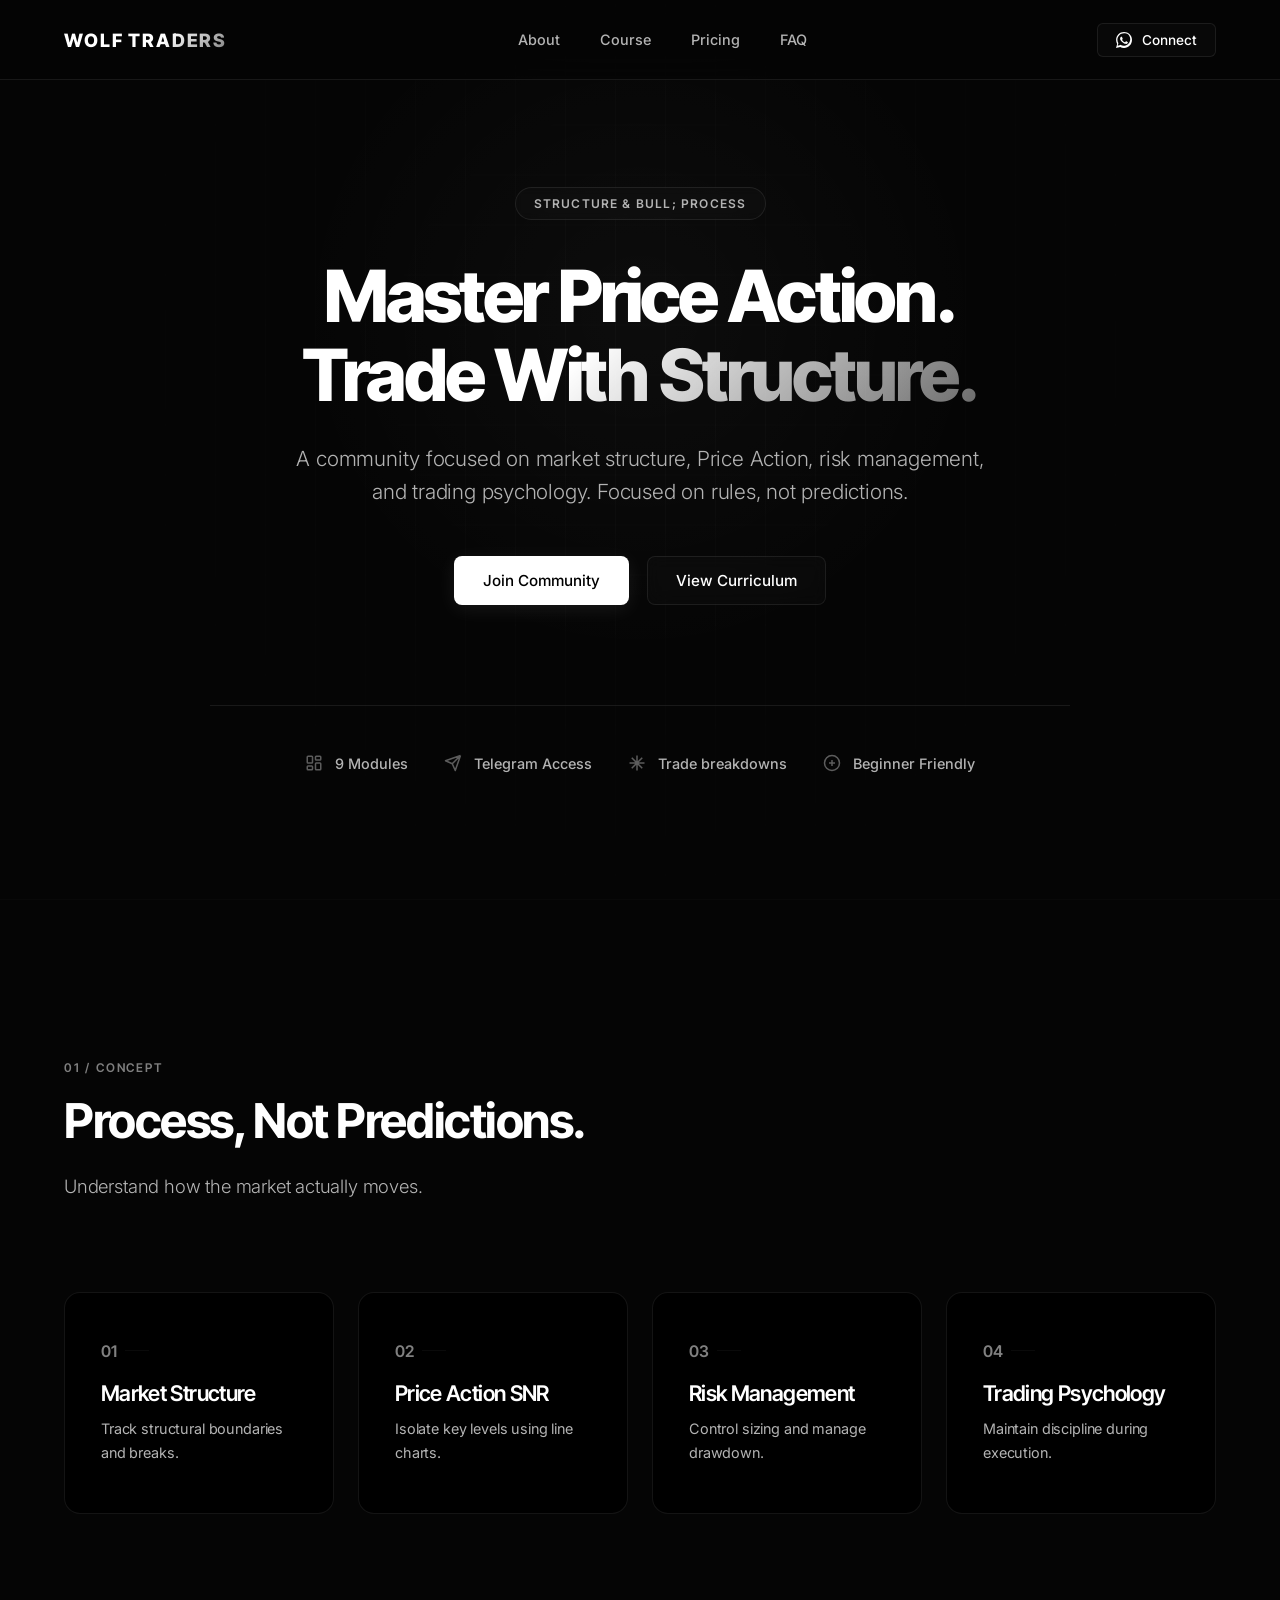
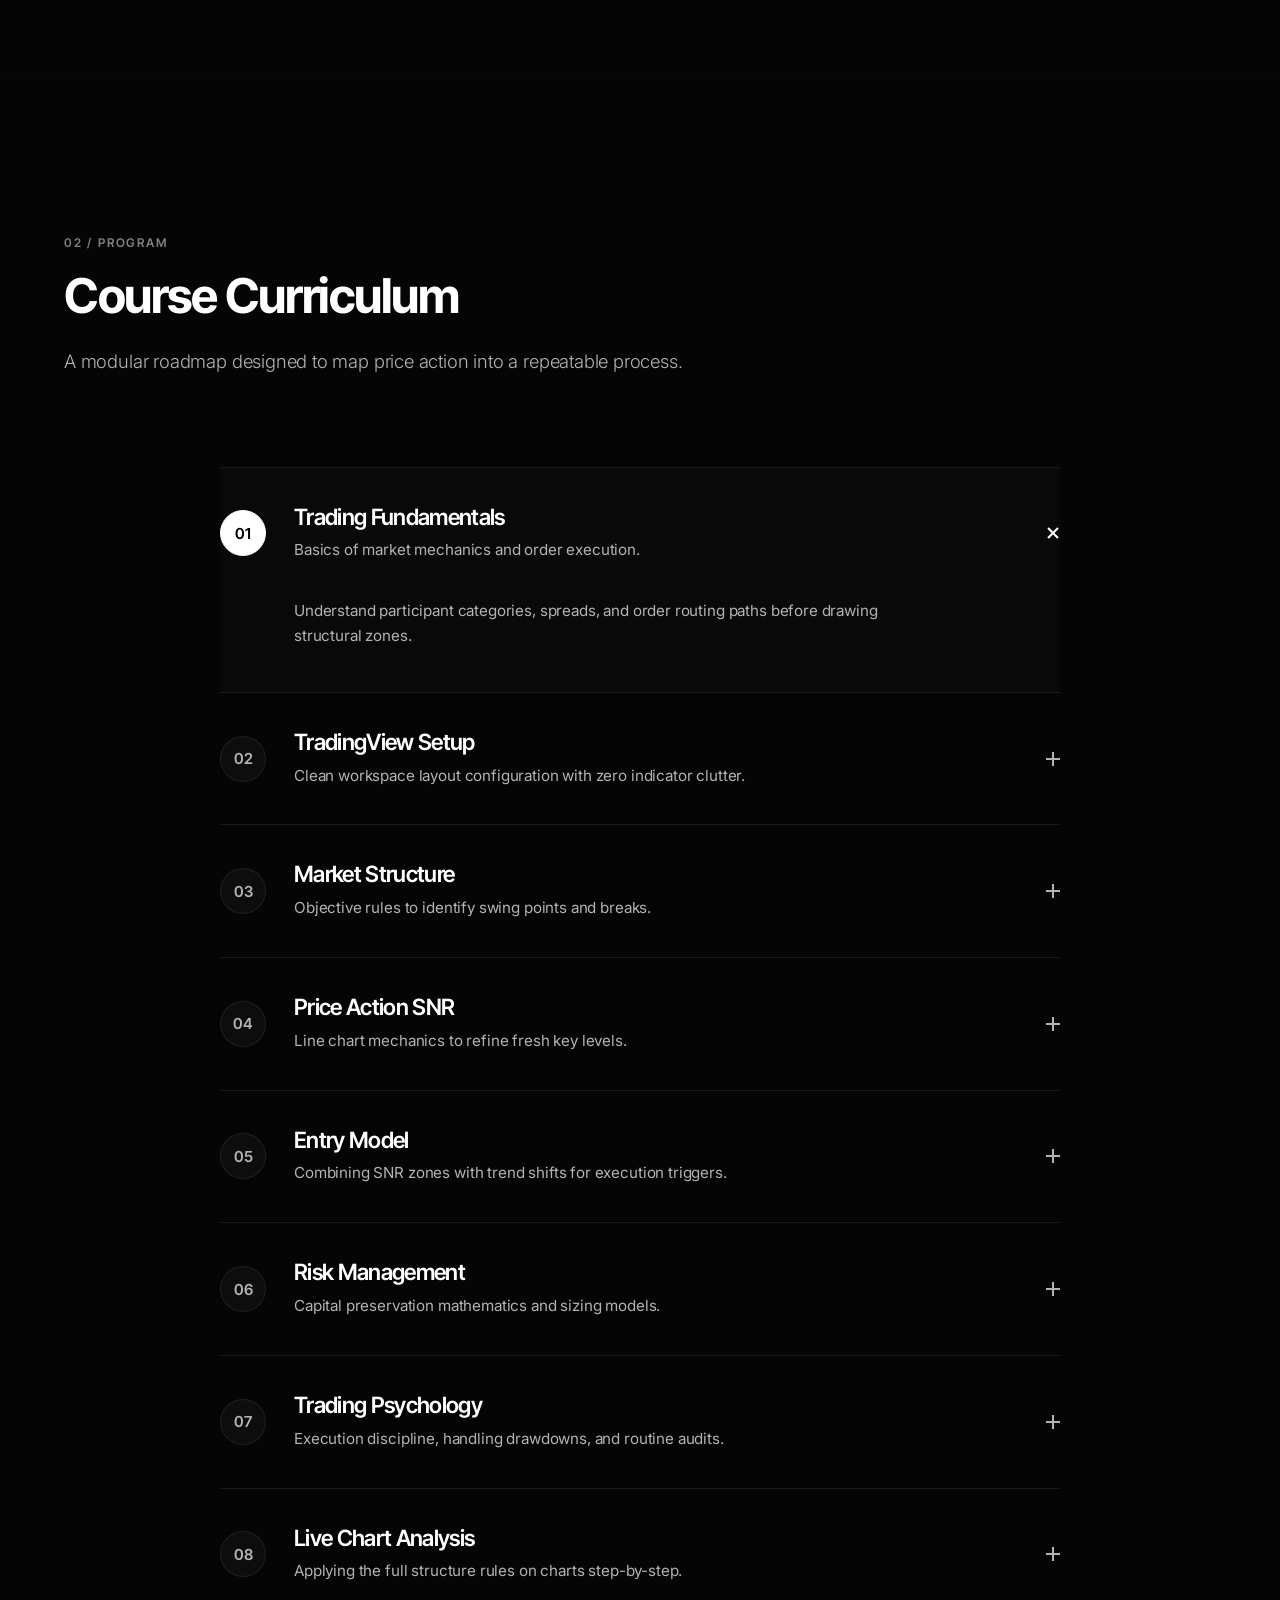
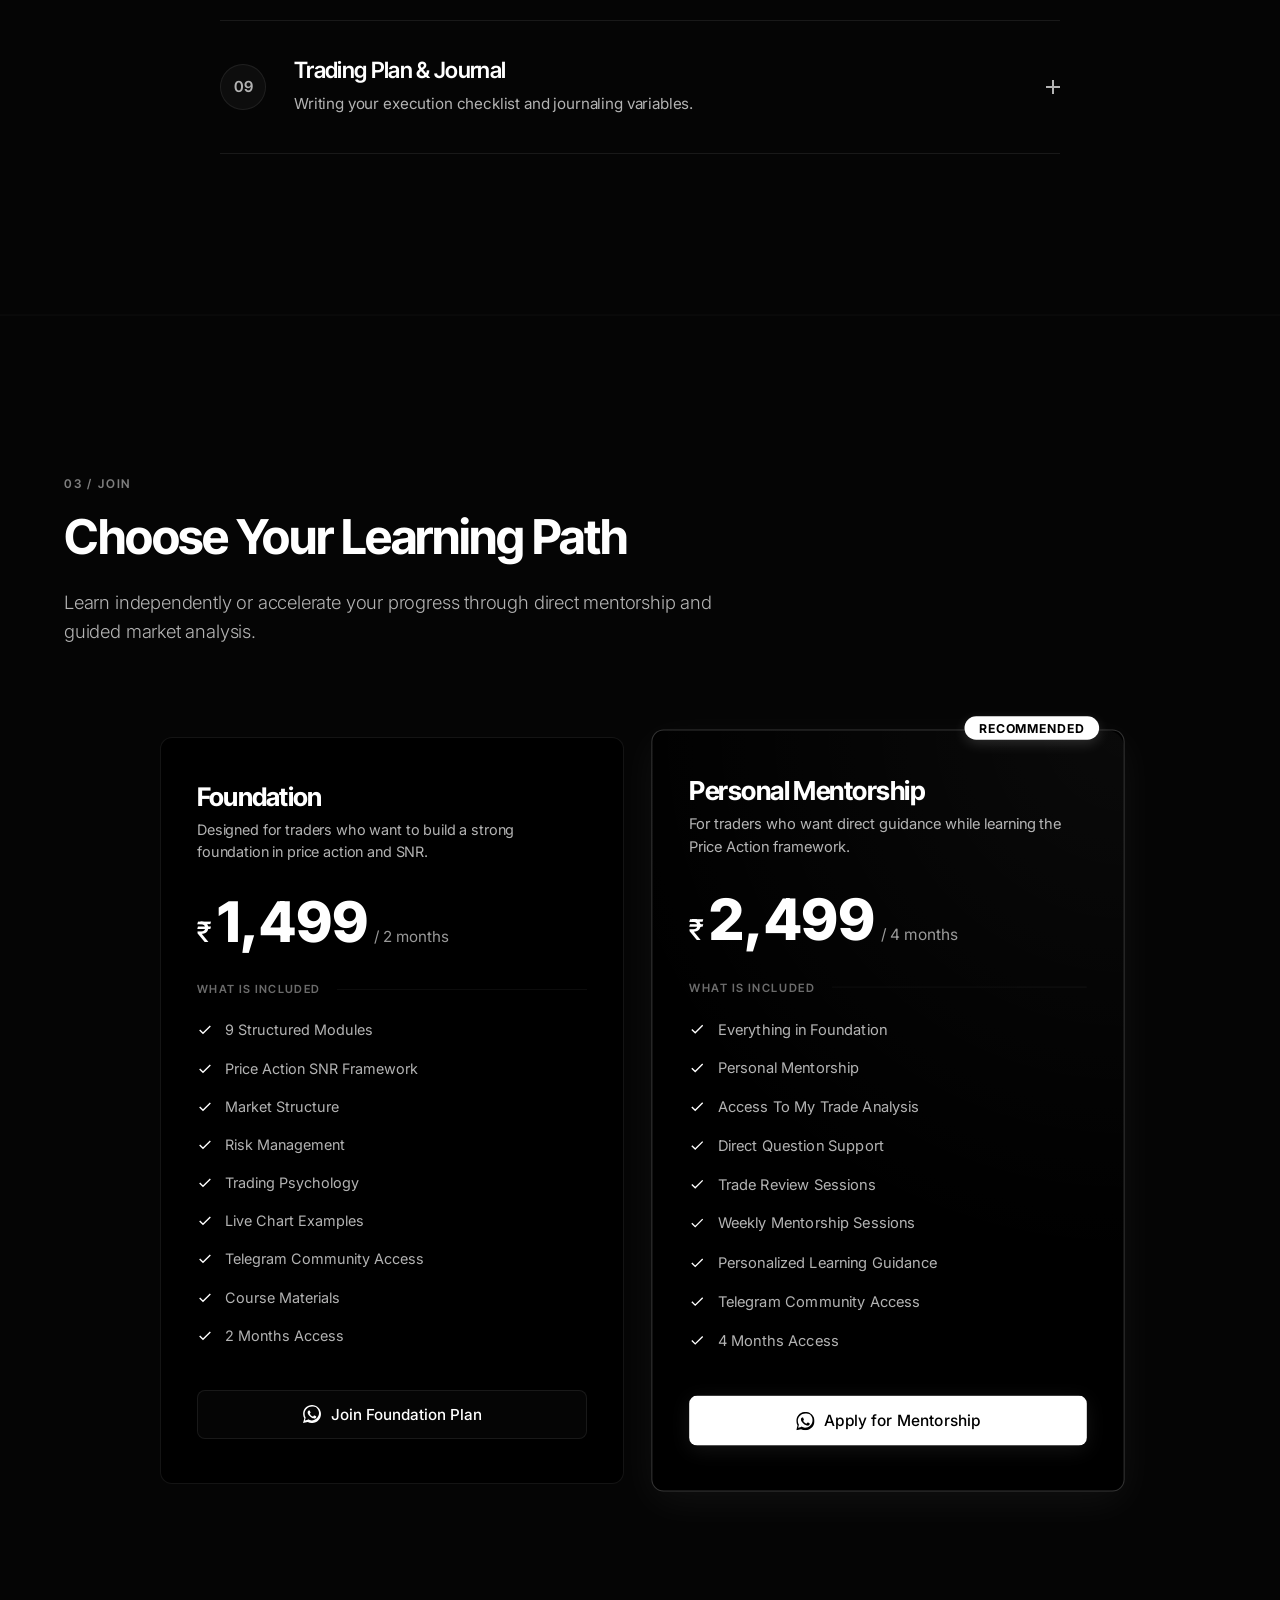
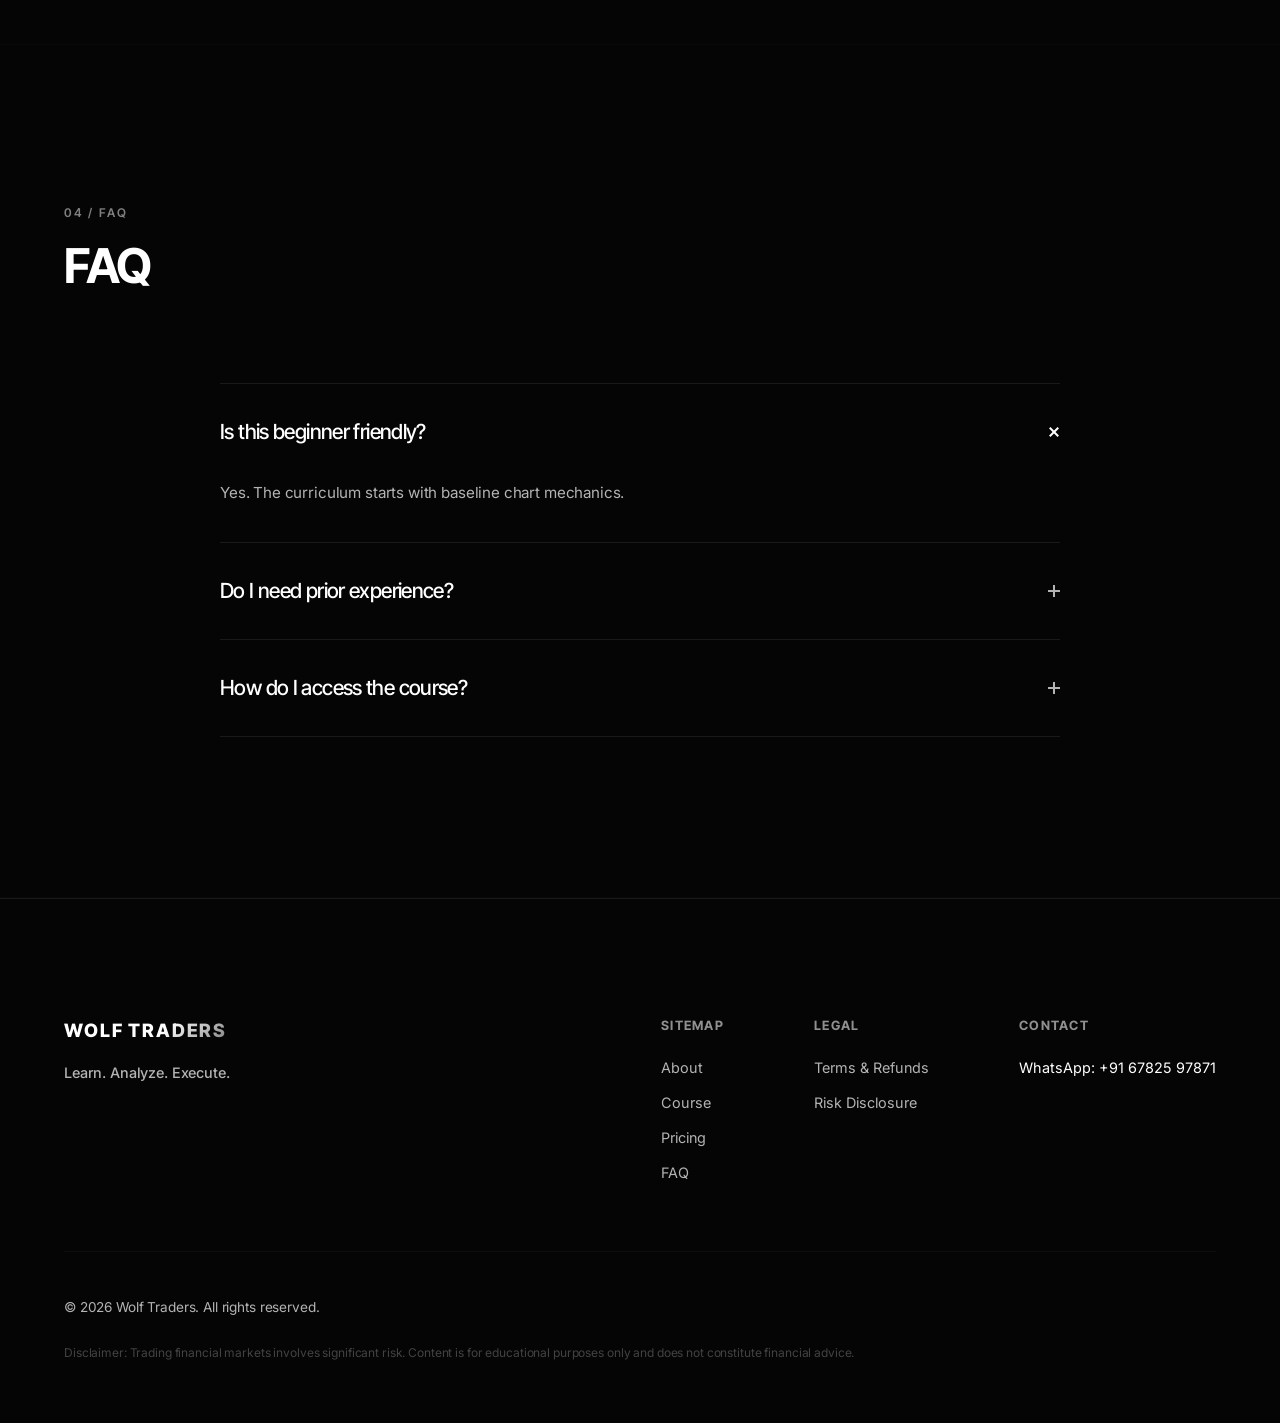
==== index.html @ 2f4d3abe "Add files via upload" ====
<!DOCTYPE html>
<html lang="en">
<head>
    <meta charset="UTF-8">
    <meta name="viewport" content="width=device-width, initial-scale=1.0">
    <meta name="description" content="Wolf Traders - A trading community focused on market structure, Price Action, risk management, and trading psychology.">
    <title>Wolf Traders — Master Price Action & Market Structure</title>
    <link rel="stylesheet" href="style.css">
    <!-- Google Fonts -->
    <link rel="preconnect" href="https://fonts.googleapis.com">
    <link rel="preconnect" href="https://fonts.gstatic.com" crossorigin>
    <link href="https://fonts.googleapis.com/css2?family=Inter+Tight:wght@300;400;500;600;700;800&family=Inter:wght@300;400;500;600;700&family=Poppins:wght@300;400;500;600;700&display=swap" rel="stylesheet">
</head>
<body>
    <!-- Scroll Progress Indicator -->
    <div id="scroll-progress-bar"></div>

    <!-- Navigation Header -->
    <header class="header">
        <div class="header-container">
            <a href="#" class="logo-link" id="nav-logo">
                <span class="logo-text">WOLF TRADERS</span>
            </a>
            
            <nav class="nav-menu" id="nav-menu">
                <a href="#about" class="nav-item">About</a>
                <a href="#curriculum" class="nav-item">Course</a>
                <a href="#pricing" class="nav-item">Pricing</a>
                <a href="#faq" class="nav-item">FAQ</a>
            </nav>

            <div class="nav-cta">
                <a href="https://wa.me/916782597871?text=Hi,%20I%20would%20like%20to%20buy%20the%20Price%20Action%20Trading%20Course." target="_blank" rel="noopener noreferrer" class="btn btn-nav" id="btn-whatsapp-nav">
                    <svg width="16" height="16" viewBox="0 0 24 24" fill="currentColor" xmlns="http://www.w3.org/2000/svg">
                        <path d="M.057 24l1.687-6.163c-1.041-1.804-1.588-3.849-1.587-5.946C.06 5.348 5.397.01 12.008.01c3.202.001 6.212 1.246 8.477 3.514 2.266 2.268 3.507 5.28 3.505 8.484-.004 6.657-5.34 11.997-11.953 11.997-2.005-.001-3.973-.502-5.731-1.456L0 24zm6.59-4.846c1.6.95 3.188 1.449 4.825 1.451 5.436 0 9.86-4.37 9.864-9.799.002-2.63-1.023-5.101-2.885-6.965C16.528 1.977 14.07 1.953 12.006 1.953c-5.44 0-9.866 4.372-9.87 9.802 0 1.814.494 3.59 1.428 5.148l-1.037 3.79 3.931-1.018zM17.18 14.86c-.284-.144-1.687-.834-1.947-.929-.26-.096-.45-.144-.64.144-.19.288-.737.929-.903 1.12-.166.193-.332.216-.617.073-.284-.144-1.202-.442-2.29-1.413-.847-.756-1.42-1.69-1.587-1.978-.166-.288-.018-.444.124-.586.128-.128.284-.332.427-.498.143-.166.19-.284.285-.474.095-.19.047-.356-.024-.499-.071-.144-.64-1.543-.877-2.114-.23-.557-.464-.48-.64-.489-.166-.008-.356-.01-.546-.01-.19 0-.5.07-.76.356-.26.288-1 .976-1 2.378 0 1.402 1.02 2.755 1.162 2.948.143.19 2.007 3.066 4.863 4.297.68.293 1.21.468 1.623.599.683.217 1.306.186 1.8.113.55-.082 1.687-.69 1.925-1.357.237-.666.237-1.238.166-1.357-.07-.119-.26-.19-.545-.334z"/>
                    </svg>
                    <span>Connect</span>
                </a>
            </div>
            
            <button class="mobile-nav-toggle" aria-label="Toggle navigation" id="mobile-nav-toggle">
                <span class="bar"></span>
                <span class="bar"></span>
                <span class="bar"></span>
            </button>
        </div>
    </header>

    <!-- Hero Section -->
    <section class="section-hero" id="hero">
        <div class="hero-grid-bg"></div>
        <div class="hero-glow"></div>
        <div class="container hero-container">
            <div class="hero-content">
                <div class="hero-badge animate-fade-in">
                    <span>STRUCTURE & BULL; PROCESS</span>
                </div>
                <h1 class="hero-title animate-text-reveal">
                    Master Price Action. <br><span class="highlight-text">Trade With Structure.</span>
                </h1>
                <p class="hero-desc animate-fade-in">
                    A community focused on market structure, Price Action, risk management, and trading psychology. Focused on rules, not predictions.
                </p>
                
                <div class="hero-actions animate-fade-in">
                    <a href="#pricing" class="btn btn-primary">Join Community</a>
                    <a href="#curriculum" class="btn btn-secondary">View Curriculum</a>
                </div>
                
                <div class="hero-features-row animate-fade-in">
                    <div class="hero-feature-item">
                        <svg width="18" height="18" viewBox="0 0 24 24" fill="none" stroke="currentColor" stroke-width="2">
                            <rect x="3" y="3" width="7" height="9" rx="1"/>
                            <rect x="14" y="3" width="7" height="5" rx="1"/>
                            <rect x="14" y="12" width="7" height="9" rx="1"/>
                            <rect x="3" y="16" width="7" height="5" rx="1"/>
                        </svg>
                        <span>9 Modules</span>
                    </div>
                    <div class="hero-feature-item">
                        <svg width="18" height="18" viewBox="0 0 24 24" fill="none" stroke="currentColor" stroke-width="2">
                            <path d="M22 2L11 13M22 2L15 22L11 13M11 13L2 9L22 2" stroke-linejoin="round"/>
                        </svg>
                        <span>Telegram Access</span>
                    </div>
                    <div class="hero-feature-item">
                        <svg width="18" height="18" viewBox="0 0 24 24" fill="none" stroke="currentColor" stroke-width="2">
                            <path d="M2 12h20M12 2v20M5 5l14 14M19 5L5 19"/>
                        </svg>
                        <span>Trade breakdowns</span>
                    </div>
                    <div class="hero-feature-item">
                        <svg width="18" height="18" viewBox="0 0 24 24" fill="none" stroke="currentColor" stroke-width="2">
                            <circle cx="12" cy="12" r="10"/>
                            <path d="M12 8v8M8 12h8"/>
                        </svg>
                        <span>Beginner Friendly</span>
                    </div>
                </div>
            </div>
        </div>
    </section>

    <!-- Section 2: About Wolf Traders -->
    <section class="section-about" id="about">
        <div class="container">
            <div class="section-header">
                <span class="section-subtitle">01 / Concept</span>
                <h2 class="section-title">Process, Not Predictions.</h2>
                <p class="section-desc">
                    Understand how the market actually moves.
                </p>
            </div>
            
            <div class="about-grid">
                <div class="premium-card">
                    <div class="col-num">01</div>
                    <h3>Market Structure</h3>
                    <p>Track structural boundaries and breaks.</p>
                </div>

                <div class="premium-card">
                    <div class="col-num">02</div>
                    <h3>Price Action SNR</h3>
                    <p>Isolate key levels using line charts.</p>
                </div>

                <div class="premium-card">
                    <div class="col-num">03</div>
                    <h3>Risk Management</h3>
                    <p>Control sizing and manage drawdown.</p>
                </div>

                <div class="premium-card">
                    <div class="col-num">04</div>
                    <h3>Trading Psychology</h3>
                    <p>Maintain discipline during execution.</p>
                </div>
            </div>
        </div>
    </section>

    <!-- Section 5: Course Curriculum -->
    <section class="section-curriculum" id="curriculum">
        <div class="container">
            <div class="section-header">
                <span class="section-subtitle">02 / Program</span>
                <h2 class="section-title">Course Curriculum</h2>
                <p class="section-desc">
                    A modular roadmap designed to map price action into a repeatable process.
                </p>
            </div>
            
            <div class="timeline-container">
                <!-- Module 01 -->
                <div class="timeline-item">
                    <div class="timeline-header">
                        <div class="timeline-marker">
                            <span class="timeline-num">01</span>
                        </div>
                        <div class="timeline-info">
                            <h3>Trading Fundamentals</h3>
                            <p class="timeline-summary">Basics of market mechanics and order execution.</p>
                        </div>
                        <span class="timeline-toggle-icon"></span>
                    </div>
                    <div class="timeline-content">
                        <div class="timeline-inner-content">
                            <p>Understand participant categories, spreads, and order routing paths before drawing structural zones.</p>
                        </div>
                    </div>
                </div>

                <!-- Module 02 -->
                <div class="timeline-item">
                    <div class="timeline-header">
                        <div class="timeline-marker">
                            <span class="timeline-num">02</span>
                        </div>
                        <div class="timeline-info">
                            <h3>TradingView Setup</h3>
                            <p class="timeline-summary">Clean workspace layout configuration with zero indicator clutter.</p>
                        </div>
                        <span class="timeline-toggle-icon"></span>
                    </div>
                    <div class="timeline-content">
                        <div class="timeline-inner-content">
                            <p>Configure templates and drawing tool shortcuts optimized for structural analysis.</p>
                        </div>
                    </div>
                </div>

                <!-- Module 03 -->
                <div class="timeline-item">
                    <div class="timeline-header">
                        <div class="timeline-marker">
                            <span class="timeline-num">03</span>
                        </div>
                        <div class="timeline-info">
                            <h3>Market Structure</h3>
                            <p class="timeline-summary">Objective rules to identify swing points and breaks.</p>
                        </div>
                        <span class="timeline-toggle-icon"></span>
                    </div>
                    <div class="timeline-content">
                        <div class="timeline-inner-content">
                            <p>Identify swing levels, breaks of structure (BOS), and trend characters without subjective guesswork.</p>
                        </div>
                    </div>
                </div>

                <!-- Module 04 -->
                <div class="timeline-item">
                    <div class="timeline-header">
                        <div class="timeline-marker">
                            <span class="timeline-num">04</span>
                        </div>
                        <div class="timeline-info">
                            <h3>Price Action SNR</h3>
                            <p class="timeline-summary">Line chart mechanics to refine fresh key levels.</p>
                        </div>
                        <span class="timeline-toggle-icon"></span>
                    </div>
                    <div class="timeline-content">
                        <div class="timeline-inner-content">
                            <p>Convert candle charts to lines to locate fresh key support and resistance zones.</p>
                        </div>
                    </div>
                </div>

                <!-- Module 05 -->
                <div class="timeline-item">
                    <div class="timeline-header">
                        <div class="timeline-marker">
                            <span class="timeline-num">05</span>
                        </div>
                        <div class="timeline-info">
                            <h3>Entry Model</h3>
                            <p class="timeline-summary">Combining SNR zones with trend shifts for execution triggers.</p>
                        </div>
                        <span class="timeline-toggle-icon"></span>
                    </div>
                    <div class="timeline-content">
                        <div class="timeline-inner-content">
                            <p>Check validation models and invalidation zones before executing trade entry triggers.</p>
                        </div>
                    </div>
                </div>

                <!-- Module 06 -->
                <div class="timeline-item">
                    <div class="timeline-header">
                        <div class="timeline-marker">
                            <span class="timeline-num">06</span>
                        </div>
                        <div class="timeline-info">
                            <h3>Risk Management</h3>
                            <p class="timeline-summary">Capital preservation mathematics and sizing models.</p>
                        </div>
                        <span class="timeline-toggle-icon"></span>
                    </div>
                    <div class="timeline-content">
                        <div class="timeline-inner-content">
                            <p>Apply position sizing math, daily risk parameters, and limits to survive market distribution phases.</p>
                        </div>
                    </div>
                </div>

                <!-- Module 07 -->
                <div class="timeline-item">
                    <div class="timeline-header">
                        <div class="timeline-marker">
                            <span class="timeline-num">07</span>
                        </div>
                        <div class="timeline-info">
                            <h3>Trading Psychology</h3>
                            <p class="timeline-summary">Execution discipline, handling drawdowns, and routine audits.</p>
                        </div>
                        <span class="timeline-toggle-icon"></span>
                    </div>
                    <div class="timeline-content">
                        <div class="timeline-inner-content">
                            <p>De-risk emotional biases (revenge trading, FOMO) to preserve execution consistency.</p>
                        </div>
                    </div>
                </div>

                <!-- Module 08 -->
                <div class="timeline-item">
                    <div class="timeline-header">
                        <div class="timeline-marker">
                            <span class="timeline-num">08</span>
                        </div>
                        <div class="timeline-info">
                            <h3>Live Chart Analysis</h3>
                            <p class="timeline-summary">Applying the full structure rules on charts step-by-step.</p>
                        </div>
                        <span class="timeline-toggle-icon"></span>
                    </div>
                    <div class="timeline-content">
                        <div class="timeline-inner-content">
                            <p>Build confidence by observing setups, rules, and entry taps on historical and active price feeds.</p>
                        </div>
                    </div>
                </div>

                <!-- Module 09 -->
                <div class="timeline-item">
                    <div class="timeline-header">
                        <div class="timeline-marker">
                            <span class="timeline-num">09</span>
                        </div>
                        <div class="timeline-info">
                            <h3>Trading Plan & Journal</h3>
                            <p class="timeline-summary">Writing your execution checklist and journaling variables.</p>
                        </div>
                        <span class="timeline-toggle-icon"></span>
                    </div>
                    <div class="timeline-content">
                        <div class="timeline-inner-content">
                            <p>Develop a strict rule-based checklist and journal system to continuously audit statistics.</p>
                        </div>
                    </div>
                </div>

            </div>
        </div>
    </section>

    <!-- Section 8: Pricing -->
    <section class="section-pricing" id="pricing">
        <div class="container">
            <div class="section-header">
                <span class="section-subtitle">03 / Join</span>
                <h2 class="section-title">Choose Your Learning Path</h2>
                <p class="section-desc">
                    Learn independently or accelerate your progress through direct mentorship and guided market analysis.
                </p>
            </div>

            <div class="pricing-grid">
                <!-- Foundation Plan -->
                <div class="pricing-card">
                    <div class="pricing-header-info">
                        <h3>Foundation</h3>
                        <p>Designed for traders who want to build a strong foundation in price action and SNR.</p>
                    </div>

                    <div class="pricing-amount-block">
                        <span class="currency">₹</span>
                        <span class="amount">1,499</span>
                        <span class="period">/ 2 months</span>
                    </div>

                    <div class="pricing-includes-divider">What is included</div>

                    <ul class="pricing-features">
                        <li>
                            <svg class="pricing-check-icon" width="16" height="16" viewBox="0 0 24 24" fill="none" stroke="currentColor" stroke-width="2">
                                <polyline points="20 6 9 17 4 12"/>
                            </svg>
                            <span>9 Structured Modules</span>
                        </li>
                        <li>
                            <svg class="pricing-check-icon" width="16" height="16" viewBox="0 0 24 24" fill="none" stroke="currentColor" stroke-width="2">
                                <polyline points="20 6 9 17 4 12"/>
                            </svg>
                            <span>Price Action SNR Framework</span>
                        </li>
                        <li>
                            <svg class="pricing-check-icon" width="16" height="16" viewBox="0 0 24 24" fill="none" stroke="currentColor" stroke-width="2">
                                <polyline points="20 6 9 17 4 12"/>
                            </svg>
                            <span>Market Structure</span>
                        </li>
                        <li>
                            <svg class="pricing-check-icon" width="16" height="16" viewBox="0 0 24 24" fill="none" stroke="currentColor" stroke-width="2">
                                <polyline points="20 6 9 17 4 12"/>
                            </svg>
                            <span>Risk Management</span>
                        </li>
                        <li>
                            <svg class="pricing-check-icon" width="16" height="16" viewBox="0 0 24 24" fill="none" stroke="currentColor" stroke-width="2">
                                <polyline points="20 6 9 17 4 12"/>
                            </svg>
                            <span>Trading Psychology</span>
                        </li>
                        <li>
                            <svg class="pricing-check-icon" width="16" height="16" viewBox="0 0 24 24" fill="none" stroke="currentColor" stroke-width="2">
                                <polyline points="20 6 9 17 4 12"/>
                            </svg>
                            <span>Live Chart Examples</span>
                        </li>
                        <li>
                            <svg class="pricing-check-icon" width="16" height="16" viewBox="0 0 24 24" fill="none" stroke="currentColor" stroke-width="2">
                                <polyline points="20 6 9 17 4 12"/>
                            </svg>
                            <span>Telegram Community Access</span>
                        </li>
                        <li>
                            <svg class="pricing-check-icon" width="16" height="16" viewBox="0 0 24 24" fill="none" stroke="currentColor" stroke-width="2">
                                <polyline points="20 6 9 17 4 12"/>
                            </svg>
                            <span>Course Materials</span>
                        </li>
                        <li>
                            <svg class="pricing-check-icon" width="16" height="16" viewBox="0 0 24 24" fill="none" stroke="currentColor" stroke-width="2">
                                <polyline points="20 6 9 17 4 12"/>
                            </svg>
                            <span>2 Months Access</span>
                        </li>
                    </ul>

                    <div class="pricing-cta-wrapper" style="margin-top: auto; width: 100%;">
                        <a href="https://wa.me/916782597871?text=Hi,%20I%20would%20like%20to%20join%20the%20Foundation%20Plan%20(%E2%82%B91,499%20for%202%20months)." target="_blank" rel="noopener noreferrer" class="btn btn-secondary btn-full-width">
                            <svg width="18" height="18" viewBox="0 0 24 24" fill="currentColor" xmlns="http://www.w3.org/2000/svg">
                                <path d="M.057 24l1.687-6.163c-1.041-1.804-1.588-3.849-1.587-5.946C.06 5.348 5.397.01 12.008.01c3.202.001 6.212 1.246 8.477 3.514 2.266 2.268 3.507 5.28 3.505 8.484-.004 6.657-5.34 11.997-11.953 11.997-2.005-.001-3.973-.502-5.731-1.456L0 24zm6.59-4.846c1.6.95 3.188 1.449 4.825 1.451 5.436 0 9.86-4.37 9.864-9.799.002-2.63-1.023-5.101-2.885-6.965C16.528 1.977 14.07 1.953 12.006 1.953c-5.44 0-9.866 4.372-9.87 9.802 0 1.814.494 3.59 1.428 5.148l-1.037 3.79 3.931-1.018zM17.18 14.86c-.284-.144-1.687-.834-1.947-.929-.26-.096-.45-.144-.64.144-.19.288-.737.929-.903 1.12-.166.193-.332.216-.617.073-.284-.144-1.202-.442-2.29-1.413-.847-.756-1.42-1.69-1.587-1.978-.166-.288-.018-.444.124-.586.128-.128.284-.332.427-.498.143-.166.19-.284.285-.474.095-.19.047-.356-.024-.499-.071-.144-.64-1.543-.877-2.114-.23-.557-.464-.48-.64-.489-.166-.008-.356-.01-.546-.01-.19 0-.5.07-.76.356-.26.288-1 .976-1 2.378 0 1.402 1.02 2.755 1.162 2.948.143.19 2.007 3.066 4.863 4.297.68.293 1.21.468 1.623.599.683.217 1.306.186 1.8.113.55-.082 1.687-.69 1.925-1.357.237-.666.237-1.238.166-1.357-.07-.119-.26-.19-.545-.334z"/>
                            </svg>
                            <span>Join Foundation Plan</span>
                        </a>
                    </div>
                </div>

                <!-- Personal Mentorship -->
                <div class="pricing-card featured">
                    <span class="featured-badge">Recommended</span>
                    <div class="pricing-header-info">
                        <h3>Personal Mentorship</h3>
                        <p>For traders who want direct guidance while learning the Price Action framework.</p>
                    </div>

                    <div class="pricing-amount-block">
                        <span class="currency">₹</span>
                        <span class="amount">2,499</span>
                        <span class="period">/ 4 months</span>
                    </div>

                    <div class="pricing-includes-divider">What is included</div>

                    <ul class="pricing-features">
                        <li>
                            <svg class="pricing-check-icon" width="16" height="16" viewBox="0 0 24 24" fill="none" stroke="currentColor" stroke-width="2">
                                <polyline points="20 6 9 17 4 12"/>
                            </svg>
                            <span>Everything in Foundation</span>
                        </li>
                        <li>
                            <svg class="pricing-check-icon" width="16" height="16" viewBox="0 0 24 24" fill="none" stroke="currentColor" stroke-width="2">
                                <polyline points="20 6 9 17 4 12"/>
                            </svg>
                            <span>Personal Mentorship</span>
                        </li>
                        <li>
                            <svg class="pricing-check-icon" width="16" height="16" viewBox="0 0 24 24" fill="none" stroke="currentColor" stroke-width="2">
                                <polyline points="20 6 9 17 4 12"/>
                            </svg>
                            <span>Access To My Trade Analysis</span>
                        </li>
                        <li>
                            <svg class="pricing-check-icon" width="16" height="16" viewBox="0 0 24 24" fill="none" stroke="currentColor" stroke-width="2">
                                <polyline points="20 6 9 17 4 12"/>
                            </svg>
                            <span>Direct Question Support</span>
                        </li>
                        <li>
                            <svg class="pricing-check-icon" width="16" height="16" viewBox="0 0 24 24" fill="none" stroke="currentColor" stroke-width="2">
                                <polyline points="20 6 9 17 4 12"/>
                            </svg>
                            <span>Trade Review Sessions</span>
                        </li>
                        <li>
                            <svg class="pricing-check-icon" width="16" height="16" viewBox="0 0 24 24" fill="none" stroke="currentColor" stroke-width="2">
                                <polyline points="20 6 9 17 4 12"/>
                            </svg>
                            <span>Weekly Mentorship Sessions</span>
                        </li>
                        <li>
                            <svg class="pricing-check-icon" width="16" height="16" viewBox="0 0 24 24" fill="none" stroke="currentColor" stroke-width="2">
                                <polyline points="20 6 9 17 4 12"/>
                            </svg>
                            <span>Personalized Learning Guidance</span>
                        </li>
                        <li>
                            <svg class="pricing-check-icon" width="16" height="16" viewBox="0 0 24 24" fill="none" stroke="currentColor" stroke-width="2">
                                <polyline points="20 6 9 17 4 12"/>
                            </svg>
                            <span>Telegram Community Access</span>
                        </li>
                        <li>
                            <svg class="pricing-check-icon" width="16" height="16" viewBox="0 0 24 24" fill="none" stroke="currentColor" stroke-width="2">
                                <polyline points="20 6 9 17 4 12"/>
                            </svg>
                            <span>4 Months Access</span>
                        </li>
                    </ul>

                    <div class="pricing-cta-wrapper" style="margin-top: auto; width: 100%;">
                        <a href="https://wa.me/916782597871?text=Hi,%20I%20am%20interested%20in%20the%20Personal%20Mentorship%20Plan%20(%E2%82%B92,499%20for%204%20months)." target="_blank" rel="noopener noreferrer" class="btn btn-primary btn-full-width">
                            <svg width="18" height="18" viewBox="0 0 24 24" fill="currentColor" xmlns="http://www.w3.org/2000/svg">
                                <path d="M.057 24l1.687-6.163c-1.041-1.804-1.588-3.849-1.587-5.946C.06 5.348 5.397.01 12.008.01c3.202.001 6.212 1.246 8.477 3.514 2.266 2.268 3.507 5.28 3.505 8.484-.004 6.657-5.34 11.997-11.953 11.997-2.005-.001-3.973-.502-5.731-1.456L0 24zm6.59-4.846c1.6.95 3.188 1.449 4.825 1.451 5.436 0 9.86-4.37 9.864-9.799.002-2.63-1.023-5.101-2.885-6.965C16.528 1.977 14.07 1.953 12.006 1.953c-5.44 0-9.866 4.372-9.87 9.802 0 1.814.494 3.59 1.428 5.148l-1.037 3.79 3.931-1.018zM17.18 14.86c-.284-.144-1.687-.834-1.947-.929-.26-.096-.45-.144-.64.144-.19.288-.737.929-.903 1.12-.166.193-.332.216-.617.073-.284-.144-1.202-.442-2.29-1.413-.847-.756-1.42-1.69-1.587-1.978-.166-.288-.018-.444.124-.586.128-.128.284-.332.427-.498.143-.166.19-.284.285-.474.095-.19.047-.356-.024-.499-.071-.144-.64-1.543-.877-2.114-.23-.557-.464-.48-.64-.489-.166-.008-.356-.01-.546-.01-.19 0-.5.07-.76.356-.26.288-1 .976-1 2.378 0 1.402 1.02 2.755 1.162 2.948.143.19 2.007 3.066 4.863 4.297.68.293 1.21.468 1.623.599.683.217 1.306.186 1.8.113.55-.082 1.687-.69 1.925-1.357.237-.666.237-1.238.166-1.357-.07-.119-.26-.19-.545-.334z"/>
                            </svg>
                            <span>Apply for Mentorship</span>
                        </a>
                    </div>
                </div>
            </div>
        </div>
    </section>

    <!-- Section 9: FAQ -->
    <section class="section-faq" id="faq">
        <div class="container">
            <div class="section-header">
                <span class="section-subtitle">04 / FAQ</span>
                <h2 class="section-title">FAQ</h2>
            </div>

            <div class="faq-container">
                <!-- FAQ 1 -->
                <div class="faq-item">
                    <div class="faq-question">
                        <h3>Is this beginner friendly?</h3>
                        <span class="faq-toggle-icon"></span>
                    </div>
                    <div class="faq-answer">
                        <div class="faq-inner-answer">
                            <p>Yes. The curriculum starts with baseline chart mechanics.</p>
                        </div>
                    </div>
                </div>

                <!-- FAQ 2 -->
                <div class="faq-item">
                    <div class="faq-question">
                        <h3>Do I need prior experience?</h3>
                        <span class="faq-toggle-icon"></span>
                    </div>
                    <div class="faq-answer">
                        <div class="faq-inner-answer">
                            <p>No prior experience is necessary to start.</p>
                        </div>
                    </div>
                </div>

                <!-- FAQ 3 -->
                <div class="faq-item">
                    <div class="faq-question">
                        <h3>How do I access the course?</h3>
                        <span class="faq-toggle-icon"></span>
                    </div>
                    <div class="faq-answer">
                        <div class="faq-inner-answer">
                            <p>Click the Buy CTA to connect and set up on WhatsApp.</p>
                        </div>
                    </div>
                </div>
            </div>
        </div>
    </section>

    <!-- Footer Section -->
    <footer class="footer">
        <div class="container footer-container">
            <div class="footer-top">
                <div class="footer-brand">
                    <a href="#" class="logo-link">
                        <span class="logo-text">WOLF TRADERS</span>
                    </a>
                    <p class="footer-tagline">Learn. Analyze. Execute.</p>
                </div>
                <div class="footer-nav-groups">
                    <div class="footer-group">
                        <h5>Sitemap</h5>
                        <a href="#about">About</a>
                        <a href="#curriculum">Course</a>
                        <a href="#pricing">Pricing</a>
                        <a href="#faq">FAQ</a>
                    </div>
                    <div class="footer-group">
                        <h5>Legal</h5>
                        <a href="terms.html">Terms & Refunds</a>
                        <a href="risk-disclosure.html">Risk Disclosure</a>
                    </div>
                    <div class="footer-group">
                        <h5>Contact</h5>
                        <span class="footer-info-item">WhatsApp: +91 67825 97871</span>
                    </div>
                </div>
            </div>
            <div class="footer-bottom">
                <p class="copyright-text">&copy; 2026 Wolf Traders. All rights reserved.</p>
                <div class="footer-bottom-disclaimer">
                    <p>Disclaimer: Trading financial markets involves significant risk. Content is for educational purposes only and does not constitute financial advice.</p>
                </div>
            </div>
        </div>
    </footer>

    <!-- UPI Checkout Modal -->
    <div id="checkout-modal" class="modal-overlay">
        <div class="modal-card">
            <button class="modal-close-btn" id="modal-close" aria-label="Close modal">&times;</button>
            
            <div class="modal-header">
                <span class="modal-badge">UPI Checkout</span>
                <h3 id="modal-plan-title">Plan Name</h3>
                <div class="modal-price-block">
                    <span class="currency">₹</span>
                    <span id="modal-plan-amount">0</span>
                    <span id="modal-plan-period" class="period">/ month</span>
                </div>
            </div>
            
            <div class="modal-body">
                <!-- QR Code Block for Desktop -->
                <div class="qr-container">
                    <p class="qr-instruction">Scan this QR code using any UPI App (GPay, PhonePe, Paytm, BHIM) to pay:</p>
                    <div class="qr-wrapper">
                        <img id="qr-image" src="" alt="UPI QR Code">
                    </div>
                </div>
                
                <!-- Direct UPI Buttons for Mobile -->
                <div class="mobile-upi-pay-wrapper">
                    <p class="qr-instruction">Tap to pay directly using your preferred UPI app:</p>
                    <div class="upi-apps-grid">
                        <a id="gpay-btn" href="#" class="btn btn-upi-app btn-gpay">
                            <span>Google Pay (GPay)</span>
                        </a>
                        <a id="phonepe-btn" href="#" class="btn btn-upi-app btn-phonepe">
                            <span>PhonePe</span>
                        </a>
                        <a id="paytm-btn" href="#" class="btn btn-upi-app btn-paytm">
                            <span>Paytm</span>
                        </a>
                        <a id="generic-upi-btn" href="#" class="btn btn-secondary btn-full-width">
                            <span>All Other UPI Apps</span>
                        </a>
                    </div>
                </div>

                <!-- Verification Step -->
                <div class="screenshot-instruction-wrapper">
                    <p class="screenshot-title">Verify via WhatsApp Screenshot</p>
                    <p class="screenshot-desc">After completing the payment, take a screenshot of the confirmation screen and send it on WhatsApp for verification.</p>
                </div>
            </div>
            
            <div class="modal-footer">
                <button id="confirm-payment-btn" class="btn btn-primary btn-full-width">
                    Send Screenshot on WhatsApp
                </button>
            </div>
        </div>
    </div>

    <!-- Main JavaScript File -->
    <script src="main.js"></script>
</body>
</html>
---- style.css ----
/* -------------------------------------------------------------
   WOLF TRADERS - CSS Design System & Stylesheet (Minimal Typographic Edition)
   Inspired by Apple, Linear, and Stripe UI
   ------------------------------------------------------------- */

/* Custom Reset & Variables */
:root {
    --bg-primary: #050505;
    --bg-secondary: #0d0d0d;
    --text-primary: #FFFFFF;
    --text-secondary: #B3B3B3;
    
    /* Accents & Glows */
    --accent-silver: #E2E2E2;
    --accent-graphite: #222222;
    --border-color: rgba(255, 255, 255, 0.08);
    --border-color-hover: rgba(255, 255, 255, 0.16);
    
    /* Typography */
    --font-heading: 'Inter Tight', 'Satoshi', 'General Sans', -apple-system, BlinkMacSystemFont, sans-serif;
    --font-body: 'Inter', 'Poppins', -apple-system, BlinkMacSystemFont, sans-serif;
    
    /* Layout */
    --container-width: 1200px;
    --header-height: 80px;
    --transition-smooth: all 0.5s cubic-bezier(0.16, 1, 0.3, 1);
}

*, *::before, *::after {
    box-sizing: border-box;
    margin: 0;
    padding: 0;
}

html {
    scroll-behavior: smooth;
    background-color: var(--bg-primary);
    color: var(--text-primary);
    font-family: var(--font-body);
    -webkit-font-smoothing: antialiased;
    -moz-osx-font-smoothing: grayscale;
}

body {
    overflow-x: hidden;
}

/* Custom Scrollbar */
::-webkit-scrollbar {
    width: 8px;
}

::-webkit-scrollbar-track {
    background: var(--bg-primary);
}

::-webkit-scrollbar-thumb {
    background: #222222;
    border-radius: 4px;
    border: 2px solid var(--bg-primary);
}

::-webkit-scrollbar-thumb:hover {
    background: #333333;
}

/* Base Typography */
h1, h2, h3, h4, h5, h6 {
    font-family: var(--font-heading);
    font-weight: 700;
    letter-spacing: -0.03em;
    line-height: 1.15;
    color: var(--text-primary);
}

p {
    line-height: 1.7;
    color: var(--text-secondary);
    font-size: 1rem;
    font-weight: 400;
    letter-spacing: -0.01em;
}

a {
    color: inherit;
    text-decoration: none;
}

/* Utilities */
.container {
    width: 100%;
    max-width: var(--container-width);
    margin: 0 auto;
    padding: 0 24px;
}

.highlight-text {
    background: linear-gradient(135deg, #FFFFFF 40%, rgba(255, 255, 255, 0.4) 100%);
    -webkit-background-clip: text;
    -webkit-text-fill-color: transparent;
}

/* Buttons */
.btn {
    display: inline-flex;
    align-items: center;
    justify-content: center;
    gap: 10px;
    font-family: var(--font-body);
    font-size: 0.95rem;
    font-weight: 500;
    padding: 14px 28px;
    border-radius: 8px;
    cursor: pointer;
    transition: var(--transition-smooth);
    border: 1px solid transparent;
}

.btn-primary {
    background-color: #FFFFFF;
    color: #000000;
    box-shadow: 0 4px 20px rgba(255, 255, 255, 0.08);
}

.btn-primary:hover {
    transform: translateY(-2px);
    box-shadow: 0 8px 30px rgba(255, 255, 255, 0.2);
}

.btn-secondary {
    background-color: rgba(255, 255, 255, 0.02);
    color: var(--text-primary);
    border: 1px solid var(--border-color);
    backdrop-filter: blur(8px);
    -webkit-backdrop-filter: blur(8px);
}

.btn-secondary:hover {
    background-color: rgba(255, 255, 255, 0.06);
    border-color: var(--border-color-hover);
    transform: translateY(-2px);
}

.btn-nav {
    font-size: 0.85rem;
    padding: 8px 18px;
    background-color: rgba(255, 255, 255, 0.02);
    border: 1px solid var(--border-color);
    color: var(--text-primary);
    border-radius: 6px;
}

.btn-nav:hover {
    border-color: var(--border-color-hover);
    background-color: rgba(255, 255, 255, 0.05);
}

.btn-full-width {
    width: 100%;
}

/* Scroll Progress Bar */
#scroll-progress-bar {
    position: fixed;
    top: 0;
    left: 0;
    height: 3px;
    background: linear-gradient(90deg, #333333, #FFFFFF);
    width: 0%;
    z-index: 1000;
    transition: width 0.1s ease-out;
}

/* Header & Navigation */
.header {
    position: fixed;
    top: 0;
    left: 0;
    width: 100%;
    height: var(--header-height);
    background-color: rgba(5, 5, 5, 0.7);
    backdrop-filter: blur(20px);
    -webkit-backdrop-filter: blur(20px);
    border-bottom: 1px solid var(--border-color);
    z-index: 999;
    transition: var(--transition-smooth);
}

.header-container {
    height: 100%;
    display: flex;
    align-items: center;
    justify-content: space-between;
    max-width: var(--container-width);
    margin: 0 auto;
    padding: 0 24px;
}

.logo-link {
    color: var(--text-primary);
    font-weight: 800;
    font-size: 1.15rem;
    letter-spacing: 0.1em;
    font-family: var(--font-heading);
    transition: var(--transition-smooth);
}

.logo-text {
    background: linear-gradient(135deg, #FFFFFF 60%, rgba(255, 255, 255, 0.5) 100%);
    -webkit-background-clip: text;
    -webkit-text-fill-color: transparent;
}

.nav-menu {
    display: flex;
    align-items: center;
    gap: 40px;
}

.nav-item {
    font-size: 0.9rem;
    font-weight: 500;
    color: var(--text-secondary);
    transition: var(--transition-smooth);
    position: relative;
    padding: 6px 0;
}

.nav-item::after {
    content: '';
    position: absolute;
    bottom: 0;
    left: 0;
    width: 0;
    height: 1px;
    background-color: #FFFFFF;
    transition: var(--transition-smooth);
}

.nav-item:hover {
    color: var(--text-primary);
}

.nav-item:hover::after {
    width: 100%;
}

.mobile-nav-toggle {
    display: none;
    flex-direction: column;
    justify-content: space-between;
    width: 20px;
    height: 12px;
    background: transparent;
    border: none;
    cursor: pointer;
    z-index: 1001;
}

.mobile-nav-toggle .bar {
    width: 100%;
    height: 2px;
    background-color: var(--text-primary);
    transition: var(--transition-smooth);
}

/* Hero Section */
.section-hero {
    position: relative;
    min-height: 100vh;
    padding-top: calc(var(--header-height) + 80px);
    padding-bottom: 100px;
    display: flex;
    align-items: center;
    overflow: hidden;
}

.hero-grid-bg {
    position: absolute;
    top: 0;
    left: 0;
    width: 100%;
    height: 100%;
    z-index: 0;
    background-image: 
        linear-gradient(rgba(255, 255, 255, 0.02) 1px, transparent 1px),
        linear-gradient(90deg, rgba(255, 255, 255, 0.02) 1px, transparent 1px);
    background-size: 50px 50px;
    background-position: center;
    pointer-events: none;
    mask-image: radial-gradient(circle at 50% 40%, rgba(0, 0, 0, 1) 15%, rgba(0, 0, 0, 0) 75%);
    -webkit-mask-image: radial-gradient(circle at 50% 40%, rgba(0, 0, 0, 1) 15%, rgba(0, 0, 0, 0) 75%);
}

.hero-glow {
    position: absolute;
    top: 35%;
    left: 50%;
    transform: translate(-50%, -50%);
    width: 700px;
    height: 700px;
    background: radial-gradient(circle, rgba(255, 255, 255, 0.03) 0%, rgba(0, 0, 0, 0) 70%);
    z-index: 0;
    pointer-events: none;
    border-radius: 50%;
    animation: pulseGlow 10s infinite alternate ease-in-out;
}

@keyframes pulseGlow {
    0% { opacity: 0.8; transform: translate(-50%, -50%) scale(0.95); }
    100% { opacity: 1; transform: translate(-50%, -50%) scale(1.05); }
}

.hero-container {
    position: relative;
    z-index: 1;
}

.hero-content {
    max-width: 860px;
    margin: 0 auto;
    text-align: center;
}

.hero-badge {
    display: inline-flex;
    align-items: center;
    background-color: rgba(255, 255, 255, 0.02);
    border: 1px solid var(--border-color);
    padding: 8px 18px;
    border-radius: 100px;
    font-size: 0.75rem;
    font-weight: 600;
    color: var(--text-secondary);
    letter-spacing: 0.1em;
    text-transform: uppercase;
    margin-bottom: 36px;
    backdrop-filter: blur(4px);
}

.hero-title {
    font-size: 4.5rem;
    line-height: 1.1;
    margin-bottom: 28px;
    font-weight: 800;
    letter-spacing: -0.04em;
}

.hero-desc {
    font-size: 1.3rem;
    color: var(--text-secondary);
    margin-bottom: 48px;
    line-height: 1.6;
    font-weight: 300;
    max-width: 700px;
    margin-left: auto;
    margin-right: auto;
}

.hero-actions {
    display: flex;
    justify-content: center;
    gap: 18px;
    margin-bottom: 100px;
}

.hero-features-row {
    display: flex;
    justify-content: center;
    flex-wrap: wrap;
    gap: 36px;
    border-top: 1px solid var(--border-color);
    padding-top: 48px;
}

.hero-feature-item {
    display: flex;
    align-items: center;
    gap: 12px;
    color: var(--text-secondary);
    font-size: 0.9rem;
    font-weight: 500;
}

.hero-feature-item svg {
    opacity: 0.5;
}

/* Sections Structure */
section {
    padding: 160px 0;
    position: relative;
    border-bottom: 1px solid rgba(255, 255, 255, 0.015);
}

.section-header {
    max-width: 680px;
    margin-bottom: 90px;
}

.section-subtitle {
    display: block;
    font-family: var(--font-heading);
    font-size: 0.75rem;
    font-weight: 600;
    text-transform: uppercase;
    letter-spacing: 0.15em;
    color: var(--text-secondary);
    margin-bottom: 18px;
    opacity: 0.7;
}

.section-title {
    font-size: 3rem;
    margin-bottom: 24px;
    line-height: 1.15;
    letter-spacing: -0.03em;
    font-weight: 700;
}

.section-desc {
    font-size: 1.15rem;
    color: var(--text-secondary);
    font-weight: 300;
    line-height: 1.6;
}

/* Section 2: About */
.about-grid {
    display: grid;
    grid-template-columns: repeat(4, 1fr);
    gap: 24px;
}

/* Premium Dynamic Interactive Card System */
.premium-card {
    position: relative;
    background: #000000;
    border: 1px solid var(--border-color);
    border-radius: 16px;
    padding: 48px 36px;
    overflow: hidden;
    transition: background-color 0.3s ease, border-color 0.3s ease, box-shadow 0.3s ease;
    cursor: pointer;
}

.premium-card:hover {
    border-color: rgba(255, 255, 255, 0.12);
    background-color: #0c0c0c;
    box-shadow: 0 12px 30px rgba(0, 0, 0, 0.4);
}

.col-num {
    font-family: var(--font-heading);
    font-size: 1rem;
    font-weight: 600;
    color: var(--text-primary);
    opacity: 0.5;
    margin-bottom: 20px;
    display: inline-flex;
    align-items: center;
    gap: 8px;
}

.col-num::after {
    content: '';
    display: inline-block;
    width: 24px;
    height: 1px;
    background-color: var(--border-color);
}

.premium-card h3 {
    font-size: 1.35rem;
    margin-bottom: 12px;
    font-weight: 600;
    color: var(--text-primary);
}

.premium-card p {
    font-size: 0.9rem;
    line-height: 1.65;
    color: var(--text-secondary);
}



/* Section 5: Course Curriculum */
.timeline-container {
    max-width: 840px;
    margin: 0 auto;
    border-top: 1px solid var(--border-color);
}

.timeline-item {
    border-bottom: 1px solid var(--border-color);
    transition: var(--transition-smooth);
}

.timeline-header {
    display: flex;
    align-items: center;
    justify-content: space-between;
    padding: 36px 0;
    cursor: pointer;
    user-select: none;
}

.timeline-marker {
    display: flex;
    align-items: center;
    justify-content: center;
    width: 46px;
    height: 46px;
    border-radius: 50%;
    background-color: var(--bg-secondary);
    border: 1px solid var(--border-color);
    margin-right: 28px;
    flex-shrink: 0;
    transition: var(--transition-smooth);
}

.timeline-num {
    font-family: var(--font-heading);
    font-size: 0.95rem;
    font-weight: 600;
    color: var(--text-secondary);
}

.timeline-info {
    flex-grow: 1;
    margin-right: 28px;
}

.timeline-info h3 {
    font-size: 1.4rem;
    font-weight: 600;
    margin-bottom: 8px;
    transition: var(--transition-smooth);
}

.timeline-summary {
    font-size: 0.95rem;
    color: var(--text-secondary);
}

.timeline-toggle-icon {
    position: relative;
    width: 14px;
    height: 14px;
    flex-shrink: 0;
    transition: var(--transition-smooth);
}

.timeline-toggle-icon::before,
.timeline-toggle-icon::after {
    content: '';
    position: absolute;
    background-color: var(--text-secondary);
    transition: var(--transition-smooth);
}

.timeline-toggle-icon::before {
    top: 6px;
    left: 0;
    width: 14px;
    height: 2px;
}

.timeline-toggle-icon::after {
    top: 0;
    left: 6px;
    width: 2px;
    height: 14px;
}

.timeline-content {
    max-height: 0;
    overflow: hidden;
    transition: max-height 0.5s cubic-bezier(0.16, 1, 0.3, 1);
}

.timeline-inner-content {
    padding-bottom: 44px;
    padding-left: 74px;
    max-width: 700px;
}

.timeline-inner-content p {
    font-size: 0.95rem;
    color: var(--text-secondary);
    line-height: 1.6;
}

/* Expand state */
.timeline-item.active {
    background-color: rgba(255, 255, 255, 0.015);
}

.timeline-item.active .timeline-marker {
    border-color: #FFFFFF;
    background-color: #FFFFFF;
}

.timeline-item.active .timeline-num {
    color: #000000;
}

.timeline-item.active .timeline-info h3 {
    color: #FFFFFF;
}

.timeline-item.active .timeline-toggle-icon {
    transform: rotate(135deg);
}

.timeline-item.active .timeline-toggle-icon::before,
.timeline-item.active .timeline-toggle-icon::after {
    background-color: #FFFFFF;
}

/* Section 8: Pricing */
.section-pricing {
    background-color: var(--bg-primary);
    overflow: hidden;
    border-top: 1px solid rgba(255, 255, 255, 0.02);
}

.pricing-grid {
    position: relative;
    z-index: 1;
    display: grid;
    grid-template-columns: repeat(2, 1fr);
    gap: 32px;
    max-width: 960px;
    margin: 0 auto;
}

.pricing-card {
    background-color: #000000;
    border: 1px solid var(--border-color);
    border-radius: 12px;
    padding: 44px 36px;
    text-align: left;
    display: flex;
    flex-direction: column;
    transition: background-color 0.3s ease, border-color 0.3s ease, box-shadow 0.3s ease;
}

.pricing-card:hover {
    border-color: rgba(255, 255, 255, 0.12);
    background-color: #0a0a0a;
    box-shadow: 0 12px 30px rgba(0, 0, 0, 0.4);
}

.pricing-card .pricing-header-info h3 {
    font-size: 1.6rem;
    margin-bottom: 8px;
    text-align: left;
}

.pricing-card .pricing-header-info p {
    font-size: 0.9rem;
    color: var(--text-secondary);
    margin: 0 0 32px 0;
    max-width: 100%;
    line-height: 1.5;
    text-align: left;
}

.pricing-card .pricing-amount-block {
    display: flex;
    align-items: baseline;
    justify-content: flex-start;
    gap: 6px;
    margin-bottom: 32px;
}

.pricing-card .pricing-amount-block .currency {
    font-family: var(--font-heading);
    font-size: 1.75rem;
    font-weight: 500;
}

.pricing-card .pricing-amount-block .amount {
    font-family: var(--font-heading);
    font-size: 3.5rem;
    font-weight: 800;
    line-height: 1;
}

.pricing-card .pricing-amount-block .period {
    font-size: 0.95rem;
    opacity: 0.6;
}

.pricing-card .pricing-includes-divider {
    font-family: var(--font-heading);
    font-size: 0.7rem;
    font-weight: 600;
    text-transform: uppercase;
    letter-spacing: 0.12em;
    color: var(--text-secondary);
    margin-bottom: 24px;
    display: flex;
    align-items: center;
    gap: 16px;
    opacity: 0.6;
}

.pricing-card .pricing-includes-divider::before {
    display: none;
}

.pricing-card .pricing-includes-divider::after {
    content: '';
    flex-grow: 1;
    height: 1px;
    background-color: var(--border-color);
}

.pricing-card .pricing-features {
    list-style: none;
    display: flex;
    flex-direction: column;
    gap: 18px;
    margin: 0 0 44px 0;
    padding: 0;
    max-width: 100%;
    text-align: left;
}

.pricing-card .pricing-features li {
    display: flex;
    align-items: flex-start;
    gap: 12px;
    font-size: 0.9rem;
    color: var(--text-secondary);
    line-height: 1.4;
}

.pricing-card .pricing-features li svg {
    margin-top: 2px;
    flex-shrink: 0;
}

.pricing-check-icon {
    color: #FFFFFF;
}

/* Section 9: FAQ */
.faq-container {
    max-width: 840px;
    margin: 0 auto;
    border-top: 1px solid var(--border-color);
}

.faq-item {
    border-bottom: 1px solid var(--border-color);
    transition: var(--transition-smooth);
}

.faq-question {
    display: flex;
    align-items: center;
    justify-content: space-between;
    padding: 36px 0;
    cursor: pointer;
    user-select: none;
}

.faq-question h3 {
    font-size: 1.3rem;
    font-weight: 500;
    transition: var(--transition-smooth);
}

.faq-toggle-icon {
    position: relative;
    width: 12px;
    height: 12px;
    flex-shrink: 0;
    transition: var(--transition-smooth);
}

.faq-toggle-icon::before,
.faq-toggle-icon::after {
    content: '';
    position: absolute;
    background-color: var(--text-secondary);
    transition: var(--transition-smooth);
}

.faq-toggle-icon::before {
    top: 5px;
    left: 0;
    width: 12px;
    height: 2px;
}

.faq-toggle-icon::after {
    top: 0;
    left: 5px;
    width: 2px;
    height: 12px;
}

.faq-answer {
    max-height: 0;
    overflow: hidden;
    transition: max-height 0.5s cubic-bezier(0.16, 1, 0.3, 1);
}

.faq-inner-answer {
    padding-bottom: 36px;
    max-width: 740px;
}

.faq-inner-answer p {
    font-size: 0.95rem;
    line-height: 1.7;
}

/* Expand state FAQ */
.faq-item.active .faq-question h3 {
    color: #FFFFFF;
}

.faq-item.active .faq-toggle-icon {
    transform: rotate(135deg);
}

.faq-item.active .faq-toggle-icon::before,
.faq-item.active .faq-toggle-icon::after {
    background-color: #FFFFFF;
}

/* Footer Section */
.footer {
    background-color: var(--bg-primary);
    border-top: 1px solid var(--border-color);
    padding: 120px 0 60px 0;
}

.footer-container {
    display: flex;
    flex-direction: column;
    gap: 70px;
}

.footer-top {
    display: flex;
    justify-content: space-between;
    flex-wrap: wrap;
    gap: 48px;
}

.footer-brand {
    max-width: 300px;
}

.footer-tagline {
    font-size: 0.9rem;
    margin-top: 20px;
    font-weight: 500;
}

.footer-nav-groups {
    display: flex;
    gap: 90px;
    flex-wrap: wrap;
}

.footer-group {
    display: flex;
    flex-direction: column;
    gap: 18px;
}

.footer-group h5 {
    font-size: 0.8rem;
    text-transform: uppercase;
    letter-spacing: 0.1em;
    color: var(--text-secondary);
    margin-bottom: 8px;
    opacity: 0.8;
}

.footer-group a {
    font-size: 0.9rem;
    color: var(--text-secondary);
    transition: var(--transition-smooth);
}

.footer-group a:hover {
    color: #FFFFFF;
}

.footer-info-item {
    font-size: 0.9rem;
}

.footer-bottom {
    border-top: 1px solid rgba(255, 255, 255, 0.03);
    padding-top: 44px;
    display: flex;
    flex-direction: column;
    gap: 24px;
}

.copyright-text {
    font-size: 0.85rem;
    color: var(--text-secondary);
}

.footer-bottom-disclaimer {
    max-width: 960px;
}

.footer-bottom-disclaimer p {
    font-size: 0.75rem;
    color: var(--text-secondary);
    opacity: 0.35;
    line-height: 1.6;
}

/* Fade Up Animations */
.animate-fade-in {
    opacity: 0;
    transform: translateY(24px);
    transition: opacity 1.2s cubic-bezier(0.16, 1, 0.3, 1), transform 1.2s cubic-bezier(0.16, 1, 0.3, 1);
}

.animate-fade-in.visible {
    opacity: 1;
    transform: translateY(0);
}

.animate-text-reveal {
    opacity: 0;
    transform: translateY(34px);
    transition: opacity 1.4s cubic-bezier(0.16, 1, 0.3, 1), transform 1.4s cubic-bezier(0.16, 1, 0.3, 1);
}

.animate-text-reveal.visible {
    opacity: 1;
    transform: translateY(0);
}

/* Mobile Responsiveness */
@media (max-width: 1024px) {
    .about-grid {
        grid-template-columns: repeat(2, 1fr);
    }

    .timeline-container {
        max-width: 100%;
    }
}

@media (max-width: 768px) {
    :root {
        --header-height: 70px;
    }
    
    section {
        padding: 90px 0;
    }

    .section-title {
        font-size: 2.35rem;
    }

    .hero-title {
        font-size: 2.85rem;
    }

    .hero-desc {
        font-size: 1.15rem;
    }

    .hero-actions {
        flex-direction: column;
        align-items: center;
        gap: 12px;
    }

    .hero-actions .btn {
        width: 100%;
        max-width: 320px;
    }

    .mobile-nav-toggle {
        display: flex;
    }

    .nav-menu {
        position: fixed;
        top: var(--header-height);
        left: 0;
        width: 100%;
        height: calc(100vh - var(--header-height));
        background-color: var(--bg-primary);
        flex-direction: column;
        align-items: flex-start;
        padding: 40px 24px;
        gap: 28px;
        transform: translateY(-100%);
        opacity: 0;
        transition: transform 0.5s cubic-bezier(0.16, 1, 0.3, 1), opacity 0.5s cubic-bezier(0.16, 1, 0.3, 1);
        z-index: 1000;
        border-top: 1px solid var(--border-color);
        pointer-events: none;
    }

    .nav-menu.active {
        transform: translateY(0);
        opacity: 1;
        pointer-events: auto;
    }

    .nav-cta {
        display: none;
    }

    .nav-item {
        font-size: 1.3rem;
        font-weight: 500;
    }

    .about-grid {
        grid-template-columns: 1fr;
    }

    .pricing-grid {
        grid-template-columns: 1fr;
        gap: 24px;
    }

    .pricing-card {
        padding: 40px 24px;
    }

    /* Hamburger Animation */
    .mobile-nav-toggle.active .bar:nth-child(1) {
        transform: translateY(5px) rotate(45deg);
    }
    
    .mobile-nav-toggle.active .bar:nth-child(2) {
        opacity: 0;
    }
    
    .mobile-nav-toggle.active .bar:nth-child(3) {
        transform: translateY(-5px) rotate(-45deg);
    }

    .timeline-inner-content {
        padding-left: 20px;
        padding-bottom: 24px;
    }
}

/* Extra Mobile Phone Responsiveness */
@media (max-width: 480px) {
    :root {
        --header-height: 65px;
    }

    section {
        padding: 60px 0;
    }

    .hero-title {
        font-size: 2.25rem;
        margin-bottom: 20px;
    }

    .hero-desc {
        font-size: 1rem;
        margin-bottom: 32px;
    }

    .hero-features-row {
        gap: 16px;
        padding-top: 32px;
    }

    .hero-feature-item {
        font-size: 0.85rem;
        gap: 8px;
    }

    .section-title {
        font-size: 1.85rem;
        margin-bottom: 16px;
    }

    .section-header {
        margin-bottom: 44px;
    }

    .timeline-marker {
        width: 38px;
        height: 38px;
        margin-right: 16px;
    }

    .timeline-num {
        font-size: 0.85rem;
    }

    .timeline-info {
        margin-right: 16px;
    }

    .timeline-info h3 {
        font-size: 1.15rem;
    }

    .timeline-summary {
        font-size: 0.85rem;
    }

    .timeline-inner-content {
        padding-left: 0;
    }

    .premium-card {
        padding: 32px 20px;
    }

    .pricing-card {
        padding: 32px 20px;
    }

    .pricing-card .pricing-header-info h3 {
        font-size: 1.4rem;
    }

    .pricing-card .pricing-amount-block .amount {
        font-size: 2.85rem;
    }

    .policy-content h1 {
        font-size: 2.2rem;
    }

    .policy-content h2 {
        font-size: 1.35rem;
        margin-top: 36px;
    }
}


/* Policy & Disclaimer Pages */
.policy-section {
    padding-top: calc(var(--header-height) + 60px);
    padding-bottom: 120px;
    background-color: var(--bg-primary);
}

.policy-container {
    max-width: 800px;
    margin: 0 auto;
    padding: 0 24px;
}

.policy-content h1 {
    font-size: 3rem;
    margin-bottom: 16px;
    letter-spacing: -0.04em;
}

.policy-last-updated {
    font-size: 0.9rem;
    color: var(--text-secondary);
    opacity: 0.6;
    margin-bottom: 48px;
    display: block;
}

.policy-content h2 {
    font-size: 1.6rem;
    margin-top: 48px;
    margin-bottom: 16px;
    font-weight: 600;
}

.policy-content p {
    margin-bottom: 20px;
    font-size: 1rem;
    line-height: 1.7;
    color: var(--text-secondary);
}

.policy-content ul {
    margin-bottom: 24px;
    padding-left: 20px;
}

.policy-content li {
    margin-bottom: 12px;
    color: var(--text-secondary);
    font-size: 0.95rem;
    line-height: 1.6;
}

.policy-highlight-box {
    background-color: #000000;
    border: 1px solid var(--border-color);
    padding: 24px 28px;
    border-radius: 12px;
    margin: 36px 0;
}

.policy-highlight-box h3 {
    font-size: 1.15rem;
    margin-bottom: 8px;
    color: var(--text-primary);
}

.policy-highlight-box p {
    margin-bottom: 0;
    font-size: 0.95rem;
    color: var(--text-secondary);
}

/* Featured pricing card styling */
.pricing-card.featured {
    border-color: rgba(255, 255, 255, 0.2);
    box-shadow: 0 10px 40px rgba(255, 255, 255, 0.05);
    position: relative;
    transform: scale(1.02);
}

/* Subtle glow overlay on top right of featured card */
.pricing-card.featured::before {
    content: '';
    position: absolute;
    top: 0;
    left: 0;
    width: 100%;
    height: 100%;
    border-radius: 16px;
    background: radial-gradient(circle at top right, rgba(255, 255, 255, 0.04), transparent 60%);
    pointer-events: none;
}

/* Featured Badge styling */
.featured-badge {
    position: absolute;
    top: -14px;
    right: 24px;
    background-color: #FFFFFF;
    color: #000000;
    font-size: 0.75rem;
    font-weight: 700;
    text-transform: uppercase;
    letter-spacing: 0.06em;
    padding: 4px 14px;
    border-radius: 99px;
    box-shadow: 0 4px 12px rgba(255, 255, 255, 0.15);
}

/* Media query adjustment for transformed scaling on mobile screens */
@media (max-width: 768px) {
    .pricing-card.featured {
        transform: scale(1);
        margin-top: 12px;
    }
}

/* =============================================================
   UPI Checkout Modal Styles
   ============================================================= */
.modal-overlay {
    position: fixed;
    top: 0;
    left: 0;
    width: 100%;
    height: 100%;
    background-color: rgba(5, 5, 5, 0.9);
    backdrop-filter: blur(12px);
    -webkit-backdrop-filter: blur(12px);
    display: flex;
    align-items: center;
    justify-content: center;
    z-index: 10000;
    opacity: 0;
    pointer-events: none;
    transition: opacity 0.4s cubic-bezier(0.16, 1, 0.3, 1);
}

.modal-overlay.active {
    opacity: 1;
    pointer-events: auto;
}

.modal-card {
    background-color: #0c0c0c;
    border: 1px solid var(--border-color);
    border-radius: 16px;
    width: 90%;
    max-width: 440px;
    padding: 36px 32px;
    position: relative;
    transform: translateY(20px);
    transition: transform 0.4s cubic-bezier(0.16, 1, 0.3, 1);
    box-shadow: 0 24px 60px rgba(0, 0, 0, 0.8);
}

.modal-overlay.active .modal-card {
    transform: translateY(0);
}

.modal-close-btn {
    position: absolute;
    top: 20px;
    right: 20px;
    background: transparent;
    border: none;
    color: var(--text-secondary);
    font-size: 1.8rem;
    cursor: pointer;
    line-height: 1;
    transition: color 0.2s ease;
}

.modal-close-btn:hover {
    color: #FFFFFF;
}

.modal-header {
    text-align: center;
    margin-bottom: 28px;
}

.modal-badge {
    display: inline-block;
    background-color: rgba(255, 255, 255, 0.04);
    color: var(--text-secondary);
    border: 1px solid var(--border-color);
    font-size: 0.7rem;
    font-weight: 600;
    text-transform: uppercase;
    letter-spacing: 0.08em;
    padding: 4px 12px;
    border-radius: 99px;
    margin-bottom: 12px;
}

.modal-header h3 {
    font-size: 1.45rem;
    font-weight: 700;
    margin-bottom: 8px;
}

.modal-price-block {
    display: flex;
    align-items: baseline;
    justify-content: center;
    gap: 4px;
}

.modal-price-block .currency {
    font-size: 1.25rem;
    font-weight: 500;
}

.modal-price-block #modal-plan-amount {
    font-family: var(--font-heading);
    font-size: 2.25rem;
    font-weight: 800;
    line-height: 1;
}

.modal-price-block .period {
    font-size: 0.85rem;
    opacity: 0.6;
}

/* Modal Body */
.qr-container {
    text-align: center;
    margin-bottom: 28px;
}

.qr-instruction {
    font-size: 0.85rem;
    color: var(--text-secondary);
    margin-bottom: 16px;
    line-height: 1.45;
}

.qr-wrapper {
    background-color: #FFFFFF;
    padding: 16px;
    border-radius: 12px;
    display: inline-block;
    box-shadow: 0 4px 20px rgba(255, 255, 255, 0.05);
}

.qr-wrapper img {
    display: block;
    width: 180px;
    height: 180px;
}

.mobile-upi-pay-wrapper {
    display: block;
    margin-bottom: 28px;
    text-align: center;
}

/* Screenshot instruction area */
.screenshot-instruction-wrapper {
    background-color: rgba(255, 255, 255, 0.02);
    border: 1px dashed var(--border-color);
    border-radius: 12px;
    padding: 18px;
    margin-bottom: 28px;
    text-align: center;
}

.screenshot-title {
    font-size: 0.9rem;
    font-weight: 600;
    color: var(--text-primary);
    margin-bottom: 8px;
    letter-spacing: -0.01em;
}

.screenshot-desc {
    font-size: 0.8rem;
    color: var(--text-secondary);
    line-height: 1.5;
}

/* UPI App Buttons Grid for Mobile */
.upi-apps-grid {
    display: flex;
    flex-direction: column;
    gap: 12px;
    margin-bottom: 16px;
}

.btn-upi-app {
    font-size: 0.9rem;
    font-weight: 600;
    padding: 14px 20px;
    border-radius: 8px;
    display: flex;
    align-items: center;
    justify-content: center;
    transition: var(--transition-smooth);
    border: none;
    cursor: pointer;
}

.btn-gpay {
    background-color: #FFFFFF;
    color: #000000;
    border: 1px solid var(--border-color);
}

.btn-gpay:hover {
    background-color: #f5f5f5;
}

.btn-phonepe {
    background-color: #5f259f;
    color: #FFFFFF;
}

.btn-phonepe:hover {
    background-color: #4f1d85;
}

.btn-paytm {
    background-color: #00baf2;
    color: #FFFFFF;
}

.btn-paytm:hover {
    background-color: #00a4d5;
}

/* Button States */
button:disabled {
    opacity: 0.35;
    cursor: not-allowed;
    pointer-events: none;
}

/* Media Query to show/hide QR Code and UPI Intent Button */
@media (max-width: 600px) {
    .qr-container {
        display: none; /* Hide QR code on mobile devices */
    }
    .mobile-upi-pay-wrapper {
        display: block; /* Show direct payment button on mobile */
    }
    .modal-card {
        padding: 28px 24px;
    }
}
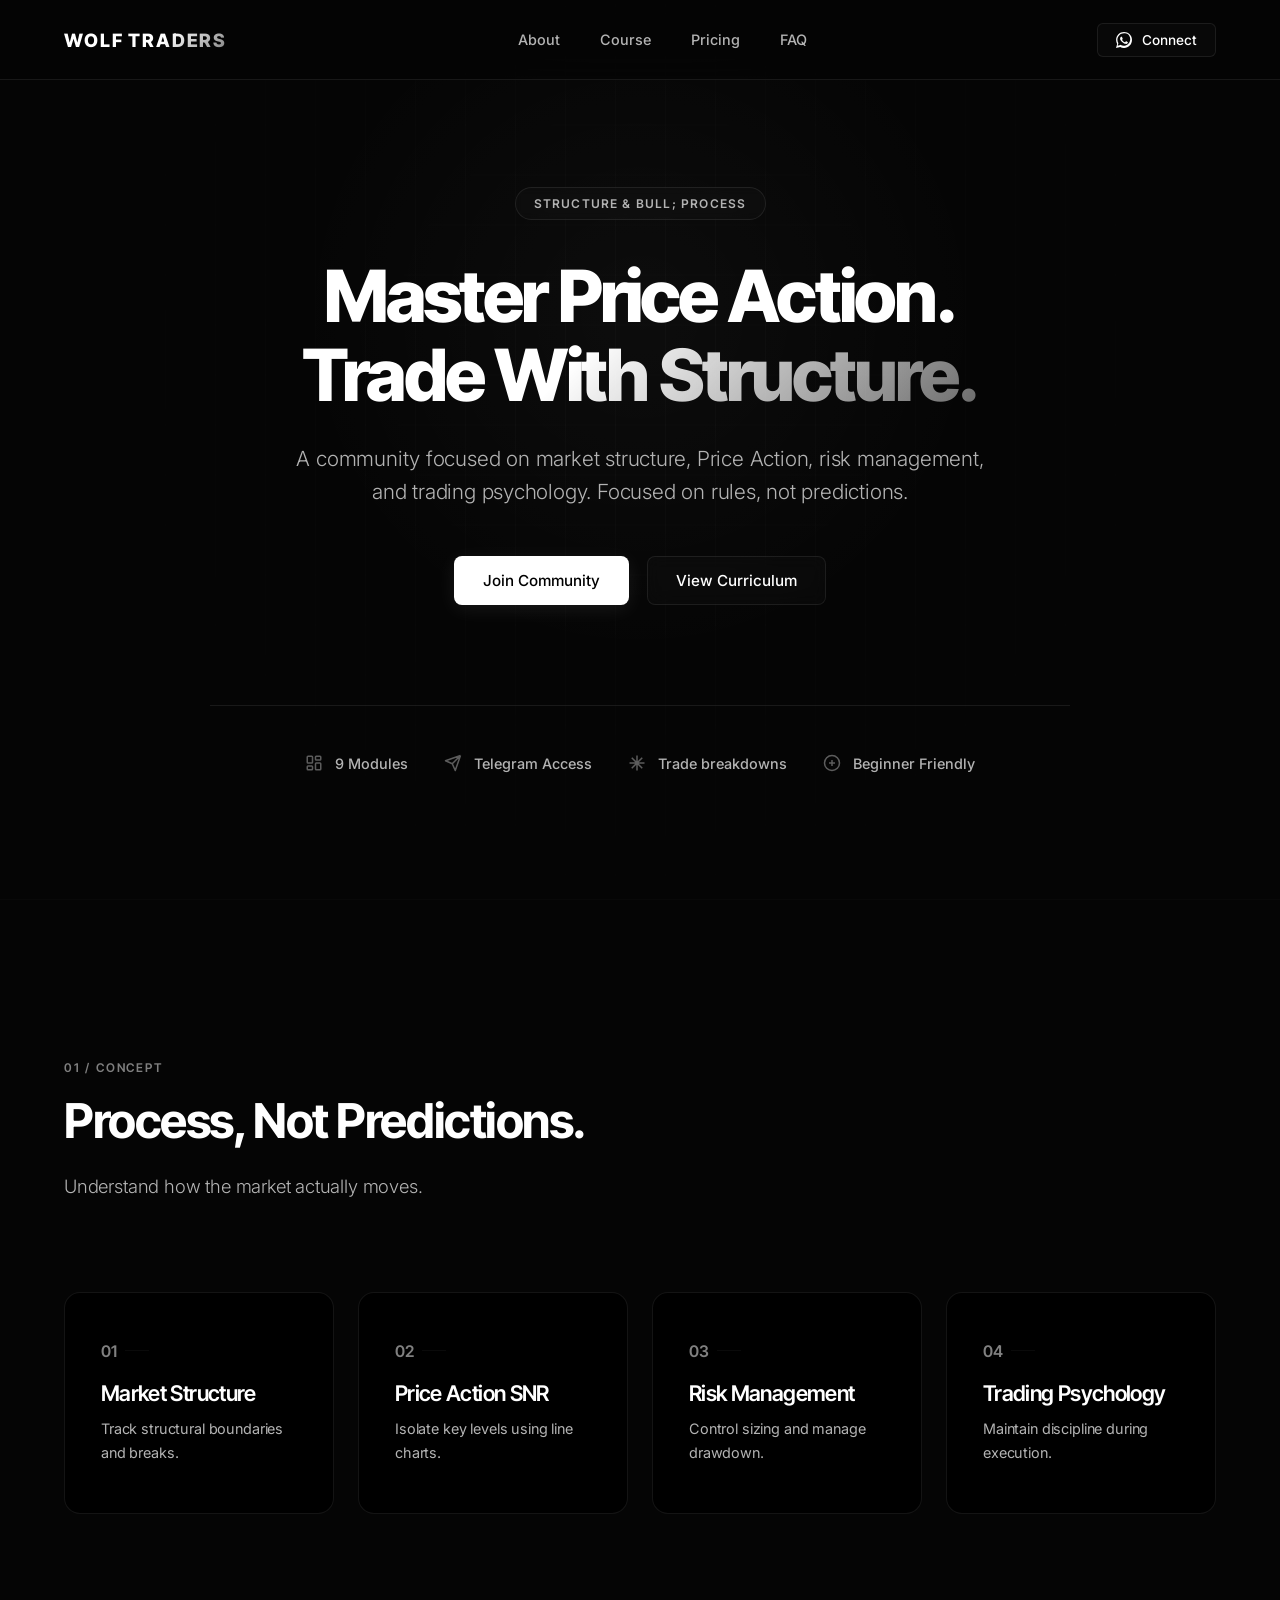
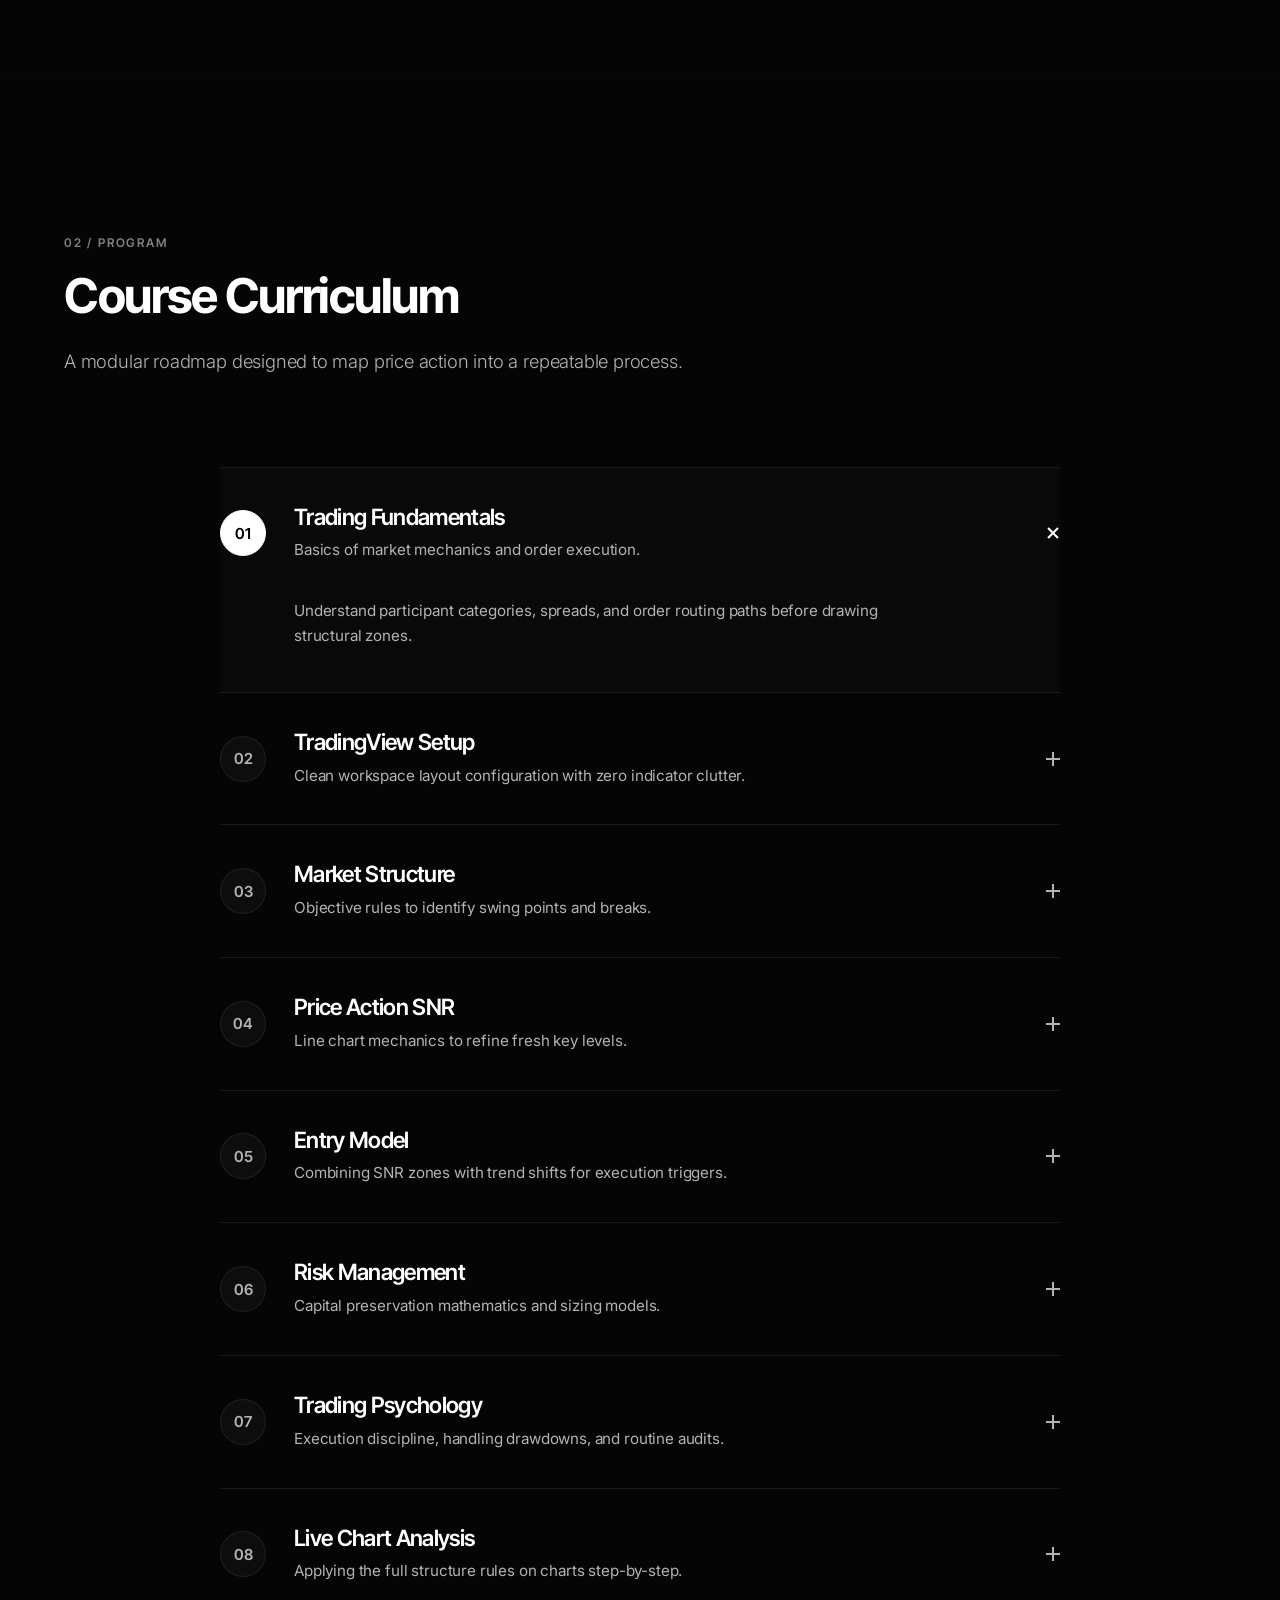
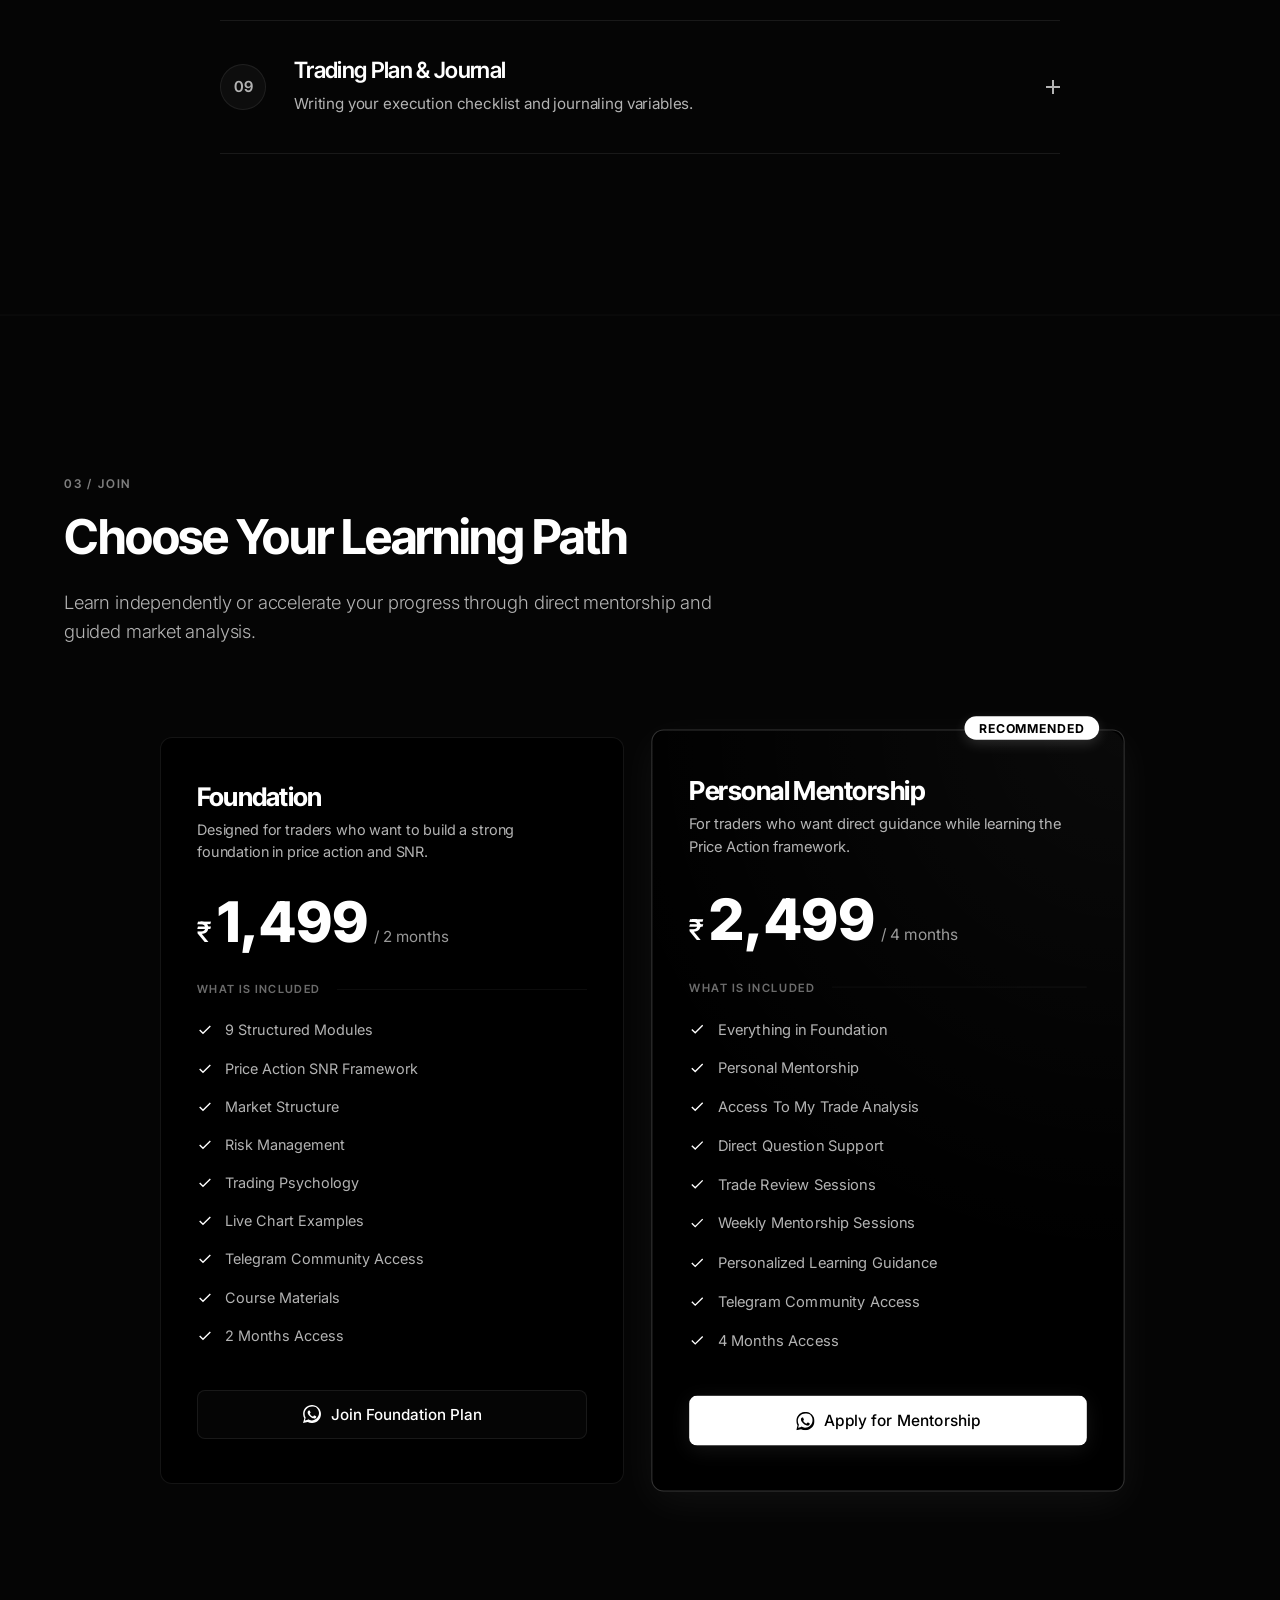
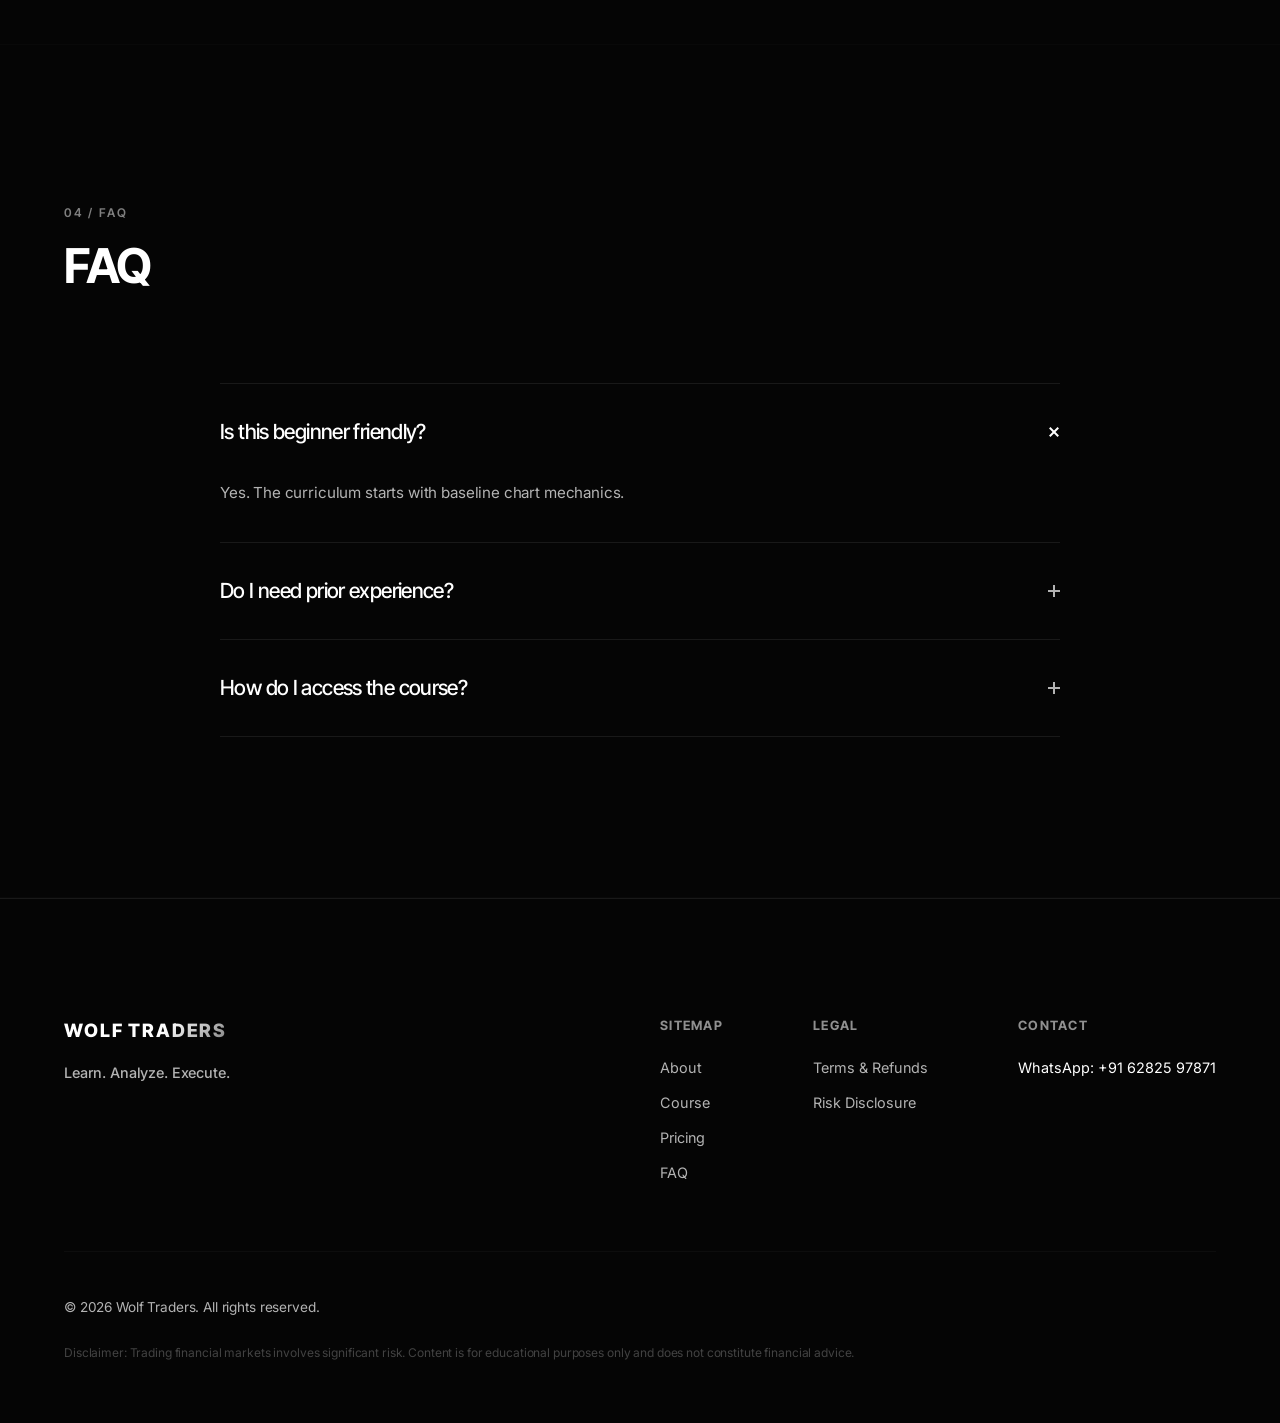
==== commit f3b306aa: "Update index.html" ====
--- a/index.html
+++ b/index.html
@@ -30,7 +30,7 @@
             </nav>
 
             <div class="nav-cta">
-                <a href="https://wa.me/916782597871?text=Hi,%20I%20would%20like%20to%20buy%20the%20Price%20Action%20Trading%20Course." target="_blank" rel="noopener noreferrer" class="btn btn-nav" id="btn-whatsapp-nav">
+                <a href="https://wa.me/916282597871?text=Hi,%20I%20would%20like%20to%20buy%20the%20Price%20Action%20Trading%20Course." target="_blank" rel="noopener noreferrer" class="btn btn-nav" id="btn-whatsapp-nav">
                     <svg width="16" height="16" viewBox="0 0 24 24" fill="currentColor" xmlns="http://www.w3.org/2000/svg">
                         <path d="M.057 24l1.687-6.163c-1.041-1.804-1.588-3.849-1.587-5.946C.06 5.348 5.397.01 12.008.01c3.202.001 6.212 1.246 8.477 3.514 2.266 2.268 3.507 5.28 3.505 8.484-.004 6.657-5.34 11.997-11.953 11.997-2.005-.001-3.973-.502-5.731-1.456L0 24zm6.59-4.846c1.6.95 3.188 1.449 4.825 1.451 5.436 0 9.86-4.37 9.864-9.799.002-2.63-1.023-5.101-2.885-6.965C16.528 1.977 14.07 1.953 12.006 1.953c-5.44 0-9.866 4.372-9.87 9.802 0 1.814.494 3.59 1.428 5.148l-1.037 3.79 3.931-1.018zM17.18 14.86c-.284-.144-1.687-.834-1.947-.929-.26-.096-.45-.144-.64.144-.19.288-.737.929-.903 1.12-.166.193-.332.216-.617.073-.284-.144-1.202-.442-2.29-1.413-.847-.756-1.42-1.69-1.587-1.978-.166-.288-.018-.444.124-.586.128-.128.284-.332.427-.498.143-.166.19-.284.285-.474.095-.19.047-.356-.024-.499-.071-.144-.64-1.543-.877-2.114-.23-.557-.464-.48-.64-.489-.166-.008-.356-.01-.546-.01-.19 0-.5.07-.76.356-.26.288-1 .976-1 2.378 0 1.402 1.02 2.755 1.162 2.948.143.19 2.007 3.066 4.863 4.297.68.293 1.21.468 1.623.599.683.217 1.306.186 1.8.113.55-.082 1.687-.69 1.925-1.357.237-.666.237-1.238.166-1.357-.07-.119-.26-.19-.545-.334z"/>
                     </svg>
@@ -412,7 +412,7 @@
                     </ul>
 
                     <div class="pricing-cta-wrapper" style="margin-top: auto; width: 100%;">
-                        <a href="https://wa.me/916782597871?text=Hi,%20I%20would%20like%20to%20join%20the%20Foundation%20Plan%20(%E2%82%B91,499%20for%202%20months)." target="_blank" rel="noopener noreferrer" class="btn btn-secondary btn-full-width">
+                        <a href="https://wa.me/916282597871?text=Hi,%20I%20would%20like%20to%20join%20the%20Foundation%20Plan%20(%E2%82%B91,499%20for%202%20months)." target="_blank" rel="noopener noreferrer" class="btn btn-secondary btn-full-width">
                             <svg width="18" height="18" viewBox="0 0 24 24" fill="currentColor" xmlns="http://www.w3.org/2000/svg">
                                 <path d="M.057 24l1.687-6.163c-1.041-1.804-1.588-3.849-1.587-5.946C.06 5.348 5.397.01 12.008.01c3.202.001 6.212 1.246 8.477 3.514 2.266 2.268 3.507 5.28 3.505 8.484-.004 6.657-5.34 11.997-11.953 11.997-2.005-.001-3.973-.502-5.731-1.456L0 24zm6.59-4.846c1.6.95 3.188 1.449 4.825 1.451 5.436 0 9.86-4.37 9.864-9.799.002-2.63-1.023-5.101-2.885-6.965C16.528 1.977 14.07 1.953 12.006 1.953c-5.44 0-9.866 4.372-9.87 9.802 0 1.814.494 3.59 1.428 5.148l-1.037 3.79 3.931-1.018zM17.18 14.86c-.284-.144-1.687-.834-1.947-.929-.26-.096-.45-.144-.64.144-.19.288-.737.929-.903 1.12-.166.193-.332.216-.617.073-.284-.144-1.202-.442-2.29-1.413-.847-.756-1.42-1.69-1.587-1.978-.166-.288-.018-.444.124-.586.128-.128.284-.332.427-.498.143-.166.19-.284.285-.474.095-.19.047-.356-.024-.499-.071-.144-.64-1.543-.877-2.114-.23-.557-.464-.48-.64-.489-.166-.008-.356-.01-.546-.01-.19 0-.5.07-.76.356-.26.288-1 .976-1 2.378 0 1.402 1.02 2.755 1.162 2.948.143.19 2.007 3.066 4.863 4.297.68.293 1.21.468 1.623.599.683.217 1.306.186 1.8.113.55-.082 1.687-.69 1.925-1.357.237-.666.237-1.238.166-1.357-.07-.119-.26-.19-.545-.334z"/>
                             </svg>
@@ -495,7 +495,7 @@
                     </ul>
 
                     <div class="pricing-cta-wrapper" style="margin-top: auto; width: 100%;">
-                        <a href="https://wa.me/916782597871?text=Hi,%20I%20am%20interested%20in%20the%20Personal%20Mentorship%20Plan%20(%E2%82%B92,499%20for%204%20months)." target="_blank" rel="noopener noreferrer" class="btn btn-primary btn-full-width">
+                        <a href="https://wa.me/916282597871?text=Hi,%20I%20am%20interested%20in%20the%20Personal%20Mentorship%20Plan%20(%E2%82%B92,499%20for%204%20months)." target="_blank" rel="noopener noreferrer" class="btn btn-primary btn-full-width">
                             <svg width="18" height="18" viewBox="0 0 24 24" fill="currentColor" xmlns="http://www.w3.org/2000/svg">
                                 <path d="M.057 24l1.687-6.163c-1.041-1.804-1.588-3.849-1.587-5.946C.06 5.348 5.397.01 12.008.01c3.202.001 6.212 1.246 8.477 3.514 2.266 2.268 3.507 5.28 3.505 8.484-.004 6.657-5.34 11.997-11.953 11.997-2.005-.001-3.973-.502-5.731-1.456L0 24zm6.59-4.846c1.6.95 3.188 1.449 4.825 1.451 5.436 0 9.86-4.37 9.864-9.799.002-2.63-1.023-5.101-2.885-6.965C16.528 1.977 14.07 1.953 12.006 1.953c-5.44 0-9.866 4.372-9.87 9.802 0 1.814.494 3.59 1.428 5.148l-1.037 3.79 3.931-1.018zM17.18 14.86c-.284-.144-1.687-.834-1.947-.929-.26-.096-.45-.144-.64.144-.19.288-.737.929-.903 1.12-.166.193-.332.216-.617.073-.284-.144-1.202-.442-2.29-1.413-.847-.756-1.42-1.69-1.587-1.978-.166-.288-.018-.444.124-.586.128-.128.284-.332.427-.498.143-.166.19-.284.285-.474.095-.19.047-.356-.024-.499-.071-.144-.64-1.543-.877-2.114-.23-.557-.464-.48-.64-.489-.166-.008-.356-.01-.546-.01-.19 0-.5.07-.76.356-.26.288-1 .976-1 2.378 0 1.402 1.02 2.755 1.162 2.948.143.19 2.007 3.066 4.863 4.297.68.293 1.21.468 1.623.599.683.217 1.306.186 1.8.113.55-.082 1.687-.69 1.925-1.357.237-.666.237-1.238.166-1.357-.07-.119-.26-.19-.545-.334z"/>
                             </svg>
@@ -583,7 +583,7 @@
                     </div>
                     <div class="footer-group">
                         <h5>Contact</h5>
-                        <span class="footer-info-item">WhatsApp: +91 67825 97871</span>
+                        <span class="footer-info-item">WhatsApp: +91 62825 97871</span>
                     </div>
                 </div>
             </div>
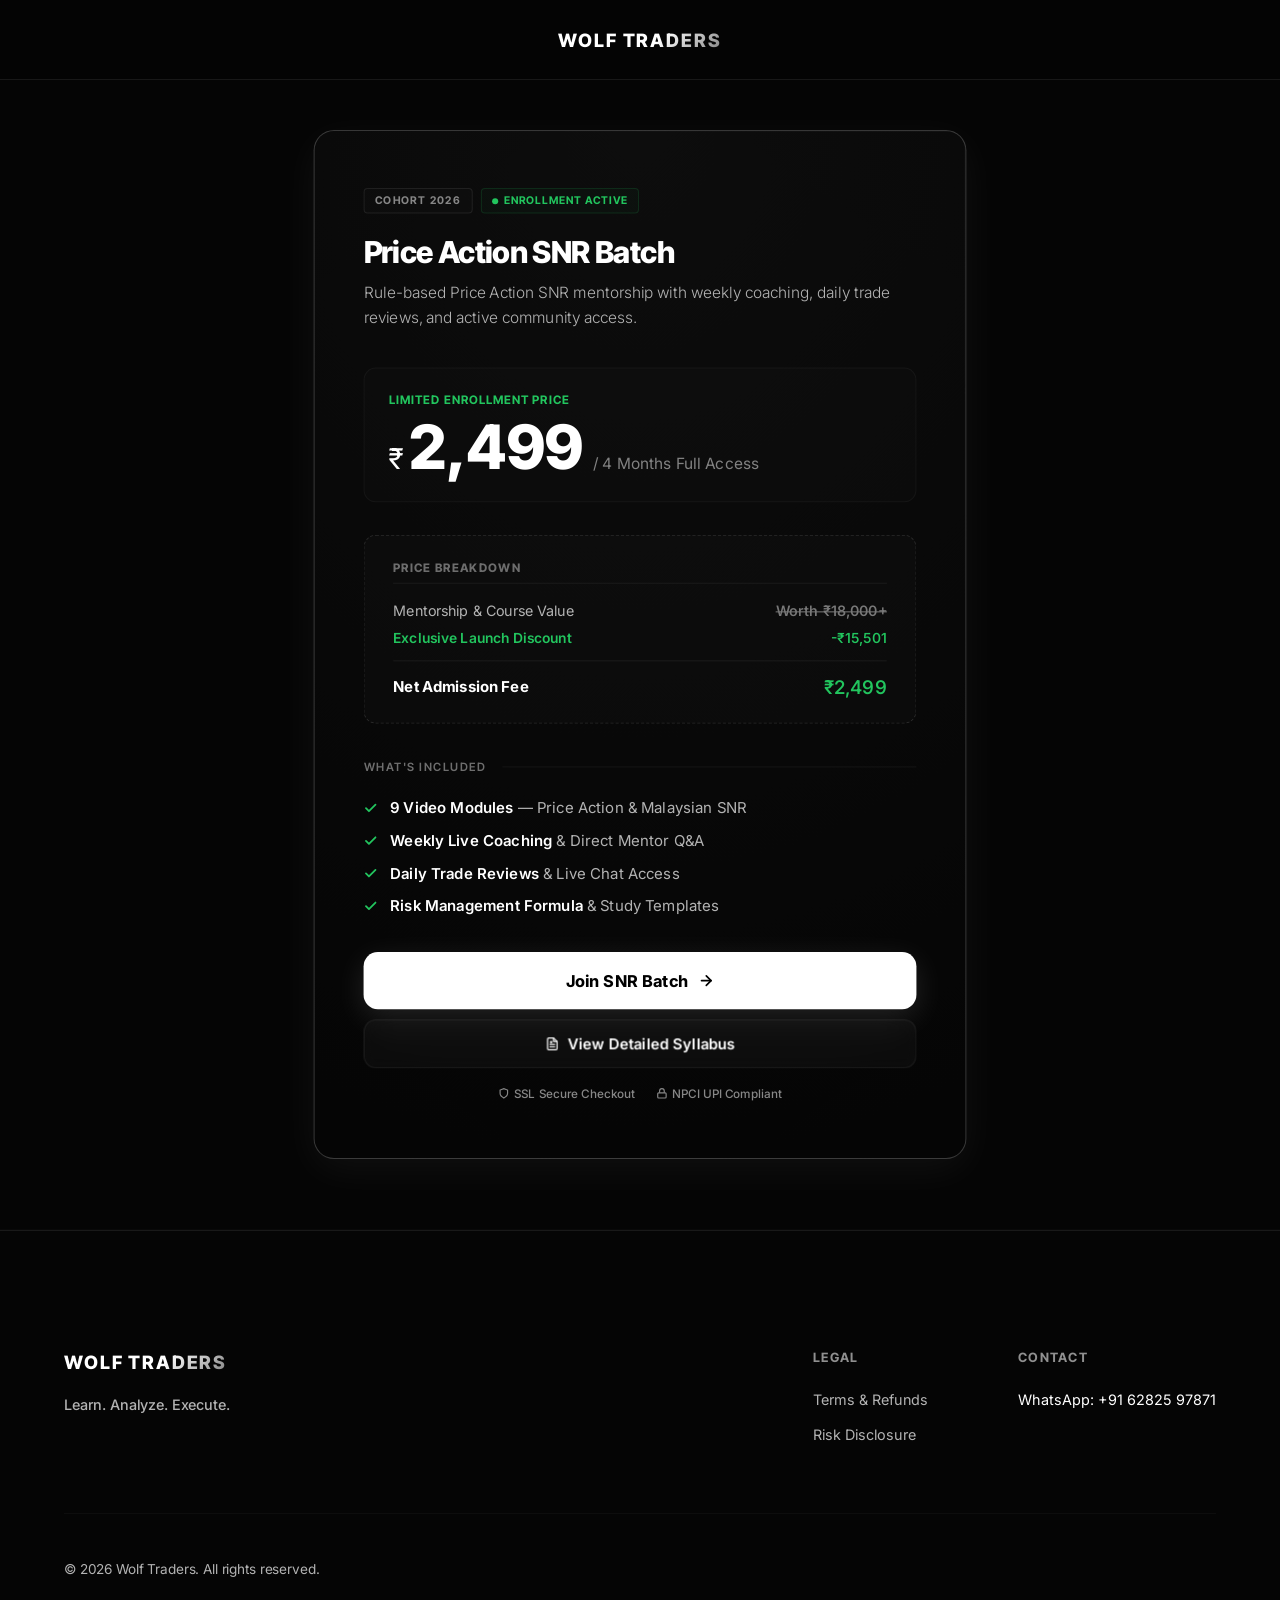
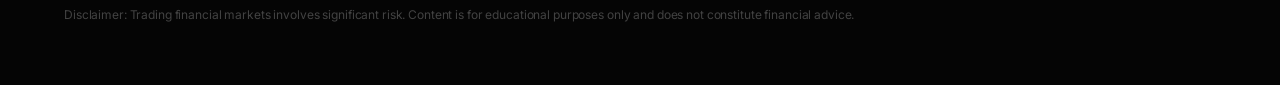
==== commit c01d123d: "Add files via upload" ====
--- a/index.html
+++ b/index.html
@@ -3,8 +3,8 @@
 <head>
     <meta charset="UTF-8">
     <meta name="viewport" content="width=device-width, initial-scale=1.0">
-    <meta name="description" content="Wolf Traders - A trading community focused on market structure, Price Action, risk management, and trading psychology.">
-    <title>Wolf Traders — Master Price Action & Market Structure</title>
+    <meta name="description" content="Wolf Traders - A trading community focused on Malaysian SNR, Price Action, risk management, and trading psychology.">
+    <title>Wolf Traders — Master Price Action & Malaysian SNR</title>
     <link rel="stylesheet" href="style.css">
     <!-- Google Fonts -->
     <link rel="preconnect" href="https://fonts.googleapis.com">
@@ -17,540 +17,126 @@
 
     <!-- Navigation Header -->
     <header class="header">
-        <div class="header-container">
+        <div class="header-container" style="justify-content: center;">
             <a href="#" class="logo-link" id="nav-logo">
                 <span class="logo-text">WOLF TRADERS</span>
             </a>
-            
-            <nav class="nav-menu" id="nav-menu">
-                <a href="#about" class="nav-item">About</a>
-                <a href="#curriculum" class="nav-item">Course</a>
-                <a href="#pricing" class="nav-item">Pricing</a>
-                <a href="#faq" class="nav-item">FAQ</a>
-            </nav>
-
-            <div class="nav-cta">
-                <a href="https://wa.me/916282597871?text=Hi,%20I%20would%20like%20to%20buy%20the%20Price%20Action%20Trading%20Course." target="_blank" rel="noopener noreferrer" class="btn btn-nav" id="btn-whatsapp-nav">
-                    <svg width="16" height="16" viewBox="0 0 24 24" fill="currentColor" xmlns="http://www.w3.org/2000/svg">
-                        <path d="M.057 24l1.687-6.163c-1.041-1.804-1.588-3.849-1.587-5.946C.06 5.348 5.397.01 12.008.01c3.202.001 6.212 1.246 8.477 3.514 2.266 2.268 3.507 5.28 3.505 8.484-.004 6.657-5.34 11.997-11.953 11.997-2.005-.001-3.973-.502-5.731-1.456L0 24zm6.59-4.846c1.6.95 3.188 1.449 4.825 1.451 5.436 0 9.86-4.37 9.864-9.799.002-2.63-1.023-5.101-2.885-6.965C16.528 1.977 14.07 1.953 12.006 1.953c-5.44 0-9.866 4.372-9.87 9.802 0 1.814.494 3.59 1.428 5.148l-1.037 3.79 3.931-1.018zM17.18 14.86c-.284-.144-1.687-.834-1.947-.929-.26-.096-.45-.144-.64.144-.19.288-.737.929-.903 1.12-.166.193-.332.216-.617.073-.284-.144-1.202-.442-2.29-1.413-.847-.756-1.42-1.69-1.587-1.978-.166-.288-.018-.444.124-.586.128-.128.284-.332.427-.498.143-.166.19-.284.285-.474.095-.19.047-.356-.024-.499-.071-.144-.64-1.543-.877-2.114-.23-.557-.464-.48-.64-.489-.166-.008-.356-.01-.546-.01-.19 0-.5.07-.76.356-.26.288-1 .976-1 2.378 0 1.402 1.02 2.755 1.162 2.948.143.19 2.007 3.066 4.863 4.297.68.293 1.21.468 1.623.599.683.217 1.306.186 1.8.113.55-.082 1.687-.69 1.925-1.357.237-.666.237-1.238.166-1.357-.07-.119-.26-.19-.545-.334z"/>
-                    </svg>
-                    <span>Connect</span>
-                </a>
-            </div>
-            
-            <button class="mobile-nav-toggle" aria-label="Toggle navigation" id="mobile-nav-toggle">
-                <span class="bar"></span>
-                <span class="bar"></span>
-                <span class="bar"></span>
-            </button>
         </div>
     </header>
 
-    <!-- Hero Section -->
-    <section class="section-hero" id="hero">
-        <div class="hero-grid-bg"></div>
-        <div class="hero-glow"></div>
-        <div class="container hero-container">
-            <div class="hero-content">
-                <div class="hero-badge animate-fade-in">
-                    <span>STRUCTURE & BULL; PROCESS</span>
-                </div>
-                <h1 class="hero-title animate-text-reveal">
-                    Master Price Action. <br><span class="highlight-text">Trade With Structure.</span>
-                </h1>
-                <p class="hero-desc animate-fade-in">
-                    A community focused on market structure, Price Action, risk management, and trading psychology. Focused on rules, not predictions.
-                </p>
-                
-                <div class="hero-actions animate-fade-in">
-                    <a href="#pricing" class="btn btn-primary">Join Community</a>
-                    <a href="#curriculum" class="btn btn-secondary">View Curriculum</a>
-                </div>
-                
-                <div class="hero-features-row animate-fade-in">
-                    <div class="hero-feature-item">
-                        <svg width="18" height="18" viewBox="0 0 24 24" fill="none" stroke="currentColor" stroke-width="2">
-                            <rect x="3" y="3" width="7" height="9" rx="1"/>
-                            <rect x="14" y="3" width="7" height="5" rx="1"/>
-                            <rect x="14" y="12" width="7" height="9" rx="1"/>
-                            <rect x="3" y="16" width="7" height="5" rx="1"/>
-                        </svg>
-                        <span>9 Modules</span>
-                    </div>
-                    <div class="hero-feature-item">
-                        <svg width="18" height="18" viewBox="0 0 24 24" fill="none" stroke="currentColor" stroke-width="2">
-                            <path d="M22 2L11 13M22 2L15 22L11 13M11 13L2 9L22 2" stroke-linejoin="round"/>
-                        </svg>
-                        <span>Telegram Access</span>
-                    </div>
-                    <div class="hero-feature-item">
-                        <svg width="18" height="18" viewBox="0 0 24 24" fill="none" stroke="currentColor" stroke-width="2">
-                            <path d="M2 12h20M12 2v20M5 5l14 14M19 5L5 19"/>
-                        </svg>
-                        <span>Trade breakdowns</span>
-                    </div>
-                    <div class="hero-feature-item">
-                        <svg width="18" height="18" viewBox="0 0 24 24" fill="none" stroke="currentColor" stroke-width="2">
-                            <circle cx="12" cy="12" r="10"/>
-                            <path d="M12 8v8M8 12h8"/>
-                        </svg>
-                        <span>Beginner Friendly</span>
-                    </div>
-                </div>
-            </div>
-        </div>
-    </section>
-
-    <!-- Section 2: About Wolf Traders -->
-    <section class="section-about" id="about">
-        <div class="container">
-            <div class="section-header">
-                <span class="section-subtitle">01 / Concept</span>
-                <h2 class="section-title">Process, Not Predictions.</h2>
-                <p class="section-desc">
-                    Understand how the market actually moves.
-                </p>
-            </div>
-            
-            <div class="about-grid">
-                <div class="premium-card">
-                    <div class="col-num">01</div>
-                    <h3>Market Structure</h3>
-                    <p>Track structural boundaries and breaks.</p>
-                </div>
-
-                <div class="premium-card">
-                    <div class="col-num">02</div>
-                    <h3>Price Action SNR</h3>
-                    <p>Isolate key levels using line charts.</p>
-                </div>
-
-                <div class="premium-card">
-                    <div class="col-num">03</div>
-                    <h3>Risk Management</h3>
-                    <p>Control sizing and manage drawdown.</p>
-                </div>
-
-                <div class="premium-card">
-                    <div class="col-num">04</div>
-                    <h3>Trading Psychology</h3>
-                    <p>Maintain discipline during execution.</p>
-                </div>
-            </div>
-        </div>
-    </section>
-
-    <!-- Section 5: Course Curriculum -->
-    <section class="section-curriculum" id="curriculum">
-        <div class="container">
-            <div class="section-header">
-                <span class="section-subtitle">02 / Program</span>
-                <h2 class="section-title">Course Curriculum</h2>
-                <p class="section-desc">
-                    A modular roadmap designed to map price action into a repeatable process.
-                </p>
-            </div>
-            
-            <div class="timeline-container">
-                <!-- Module 01 -->
-                <div class="timeline-item">
-                    <div class="timeline-header">
-                        <div class="timeline-marker">
-                            <span class="timeline-num">01</span>
-                        </div>
-                        <div class="timeline-info">
-                            <h3>Trading Fundamentals</h3>
-                            <p class="timeline-summary">Basics of market mechanics and order execution.</p>
-                        </div>
-                        <span class="timeline-toggle-icon"></span>
-                    </div>
-                    <div class="timeline-content">
-                        <div class="timeline-inner-content">
-                            <p>Understand participant categories, spreads, and order routing paths before drawing structural zones.</p>
-                        </div>
-                    </div>
-                </div>
-
-                <!-- Module 02 -->
-                <div class="timeline-item">
-                    <div class="timeline-header">
-                        <div class="timeline-marker">
-                            <span class="timeline-num">02</span>
-                        </div>
-                        <div class="timeline-info">
-                            <h3>TradingView Setup</h3>
-                            <p class="timeline-summary">Clean workspace layout configuration with zero indicator clutter.</p>
-                        </div>
-                        <span class="timeline-toggle-icon"></span>
-                    </div>
-                    <div class="timeline-content">
-                        <div class="timeline-inner-content">
-                            <p>Configure templates and drawing tool shortcuts optimized for structural analysis.</p>
-                        </div>
-                    </div>
-                </div>
-
-                <!-- Module 03 -->
-                <div class="timeline-item">
-                    <div class="timeline-header">
-                        <div class="timeline-marker">
-                            <span class="timeline-num">03</span>
-                        </div>
-                        <div class="timeline-info">
-                            <h3>Market Structure</h3>
-                            <p class="timeline-summary">Objective rules to identify swing points and breaks.</p>
-                        </div>
-                        <span class="timeline-toggle-icon"></span>
-                    </div>
-                    <div class="timeline-content">
-                        <div class="timeline-inner-content">
-                            <p>Identify swing levels, breaks of structure (BOS), and trend characters without subjective guesswork.</p>
-                        </div>
-                    </div>
-                </div>
-
-                <!-- Module 04 -->
-                <div class="timeline-item">
-                    <div class="timeline-header">
-                        <div class="timeline-marker">
-                            <span class="timeline-num">04</span>
-                        </div>
-                        <div class="timeline-info">
-                            <h3>Price Action SNR</h3>
-                            <p class="timeline-summary">Line chart mechanics to refine fresh key levels.</p>
-                        </div>
-                        <span class="timeline-toggle-icon"></span>
-                    </div>
-                    <div class="timeline-content">
-                        <div class="timeline-inner-content">
-                            <p>Convert candle charts to lines to locate fresh key support and resistance zones.</p>
-                        </div>
-                    </div>
-                </div>
-
-                <!-- Module 05 -->
-                <div class="timeline-item">
-                    <div class="timeline-header">
-                        <div class="timeline-marker">
-                            <span class="timeline-num">05</span>
-                        </div>
-                        <div class="timeline-info">
-                            <h3>Entry Model</h3>
-                            <p class="timeline-summary">Combining SNR zones with trend shifts for execution triggers.</p>
-                        </div>
-                        <span class="timeline-toggle-icon"></span>
-                    </div>
-                    <div class="timeline-content">
-                        <div class="timeline-inner-content">
-                            <p>Check validation models and invalidation zones before executing trade entry triggers.</p>
-                        </div>
-                    </div>
-                </div>
-
-                <!-- Module 06 -->
-                <div class="timeline-item">
-                    <div class="timeline-header">
-                        <div class="timeline-marker">
-                            <span class="timeline-num">06</span>
-                        </div>
-                        <div class="timeline-info">
-                            <h3>Risk Management</h3>
-                            <p class="timeline-summary">Capital preservation mathematics and sizing models.</p>
-                        </div>
-                        <span class="timeline-toggle-icon"></span>
-                    </div>
-                    <div class="timeline-content">
-                        <div class="timeline-inner-content">
-                            <p>Apply position sizing math, daily risk parameters, and limits to survive market distribution phases.</p>
-                        </div>
-                    </div>
-                </div>
-
-                <!-- Module 07 -->
-                <div class="timeline-item">
-                    <div class="timeline-header">
-                        <div class="timeline-marker">
-                            <span class="timeline-num">07</span>
-                        </div>
-                        <div class="timeline-info">
-                            <h3>Trading Psychology</h3>
-                            <p class="timeline-summary">Execution discipline, handling drawdowns, and routine audits.</p>
-                        </div>
-                        <span class="timeline-toggle-icon"></span>
-                    </div>
-                    <div class="timeline-content">
-                        <div class="timeline-inner-content">
-                            <p>De-risk emotional biases (revenge trading, FOMO) to preserve execution consistency.</p>
-                        </div>
-                    </div>
-                </div>
-
-                <!-- Module 08 -->
-                <div class="timeline-item">
-                    <div class="timeline-header">
-                        <div class="timeline-marker">
-                            <span class="timeline-num">08</span>
-                        </div>
-                        <div class="timeline-info">
-                            <h3>Live Chart Analysis</h3>
-                            <p class="timeline-summary">Applying the full structure rules on charts step-by-step.</p>
-                        </div>
-                        <span class="timeline-toggle-icon"></span>
-                    </div>
-                    <div class="timeline-content">
-                        <div class="timeline-inner-content">
-                            <p>Build confidence by observing setups, rules, and entry taps on historical and active price feeds.</p>
-                        </div>
-                    </div>
-                </div>
-
-                <!-- Module 09 -->
-                <div class="timeline-item">
-                    <div class="timeline-header">
-                        <div class="timeline-marker">
-                            <span class="timeline-num">09</span>
-                        </div>
-                        <div class="timeline-info">
-                            <h3>Trading Plan & Journal</h3>
-                            <p class="timeline-summary">Writing your execution checklist and journaling variables.</p>
-                        </div>
-                        <span class="timeline-toggle-icon"></span>
-                    </div>
-                    <div class="timeline-content">
-                        <div class="timeline-inner-content">
-                            <p>Develop a strict rule-based checklist and journal system to continuously audit statistics.</p>
-                        </div>
-                    </div>
-                </div>
-
-            </div>
-        </div>
-    </section>
-
-    <!-- Section 8: Pricing -->
+
+
+    <!-- Section 8: Pricing / Admission -->
     <section class="section-pricing" id="pricing">
         <div class="container">
-            <div class="section-header">
-                <span class="section-subtitle">03 / Join</span>
-                <h2 class="section-title">Choose Your Learning Path</h2>
-                <p class="section-desc">
-                    Learn independently or accelerate your progress through direct mentorship and guided market analysis.
-                </p>
-            </div>
+
 
             <div class="pricing-grid">
-                <!-- Foundation Plan -->
-                <div class="pricing-card">
-                    <div class="pricing-header-info">
-                        <h3>Foundation</h3>
-                        <p>Designed for traders who want to build a strong foundation in price action and SNR.</p>
-                    </div>
-
-                    <div class="pricing-amount-block">
-                        <span class="currency">₹</span>
-                        <span class="amount">1,499</span>
-                        <span class="period">/ 2 months</span>
-                    </div>
-
-                    <div class="pricing-includes-divider">What is included</div>
-
-                    <ul class="pricing-features">
-                        <li>
-                            <svg class="pricing-check-icon" width="16" height="16" viewBox="0 0 24 24" fill="none" stroke="currentColor" stroke-width="2">
-                                <polyline points="20 6 9 17 4 12"/>
-                            </svg>
-                            <span>9 Structured Modules</span>
-                        </li>
-                        <li>
-                            <svg class="pricing-check-icon" width="16" height="16" viewBox="0 0 24 24" fill="none" stroke="currentColor" stroke-width="2">
-                                <polyline points="20 6 9 17 4 12"/>
-                            </svg>
-                            <span>Price Action SNR Framework</span>
-                        </li>
-                        <li>
-                            <svg class="pricing-check-icon" width="16" height="16" viewBox="0 0 24 24" fill="none" stroke="currentColor" stroke-width="2">
-                                <polyline points="20 6 9 17 4 12"/>
-                            </svg>
-                            <span>Market Structure</span>
-                        </li>
-                        <li>
-                            <svg class="pricing-check-icon" width="16" height="16" viewBox="0 0 24 24" fill="none" stroke="currentColor" stroke-width="2">
-                                <polyline points="20 6 9 17 4 12"/>
-                            </svg>
-                            <span>Risk Management</span>
-                        </li>
-                        <li>
-                            <svg class="pricing-check-icon" width="16" height="16" viewBox="0 0 24 24" fill="none" stroke="currentColor" stroke-width="2">
-                                <polyline points="20 6 9 17 4 12"/>
-                            </svg>
-                            <span>Trading Psychology</span>
-                        </li>
-                        <li>
-                            <svg class="pricing-check-icon" width="16" height="16" viewBox="0 0 24 24" fill="none" stroke="currentColor" stroke-width="2">
-                                <polyline points="20 6 9 17 4 12"/>
-                            </svg>
-                            <span>Live Chart Examples</span>
-                        </li>
-                        <li>
-                            <svg class="pricing-check-icon" width="16" height="16" viewBox="0 0 24 24" fill="none" stroke="currentColor" stroke-width="2">
-                                <polyline points="20 6 9 17 4 12"/>
-                            </svg>
-                            <span>Telegram Community Access</span>
-                        </li>
-                        <li>
-                            <svg class="pricing-check-icon" width="16" height="16" viewBox="0 0 24 24" fill="none" stroke="currentColor" stroke-width="2">
-                                <polyline points="20 6 9 17 4 12"/>
-                            </svg>
-                            <span>Course Materials</span>
-                        </li>
-                        <li>
-                            <svg class="pricing-check-icon" width="16" height="16" viewBox="0 0 24 24" fill="none" stroke="currentColor" stroke-width="2">
-                                <polyline points="20 6 9 17 4 12"/>
-                            </svg>
-                            <span>2 Months Access</span>
+                <!-- Obsidian Access Pass Card -->
+                <div class="pricing-card obsidian-pass-card featured">
+                    <div class="obsidian-glow-border"></div>
+                    
+                    <div class="obsidian-header">
+                        <div class="obsidian-badge-row">
+                            <span class="obsidian-badge">COHORT 2026</span>
+                            <span class="obsidian-badge-live"><span class="live-dot"></span>ENROLLMENT ACTIVE</span>
+                        </div>
+                        <h3>Price Action SNR Batch</h3>
+                        <p class="obsidian-description">Rule-based Price Action SNR mentorship with weekly coaching, daily trade reviews, and active community access.</p>
+                    </div>
+
+                    <div class="obsidian-price-block">
+                        <span class="price-label">Limited Enrollment Price</span>
+                        <div class="price-figure-row">
+                            <span class="price-currency">₹</span>
+                            <span class="price-value">2,499</span>
+                            <span class="price-period">/ 4 Months Full Access</span>
+                        </div>
+                    </div>
+
+                    <!-- Sleek Invoice Receipt Style Value Stack -->
+                    <div class="receipt-ledger">
+                        <div class="receipt-ledger-title">Price Breakdown</div>
+                        
+                        <div class="receipt-ledger-row">
+                            <span class="ledger-item">Mentorship & Course Value</span>
+                            <span class="ledger-value">Worth ₹18,000+</span>
+                        </div>
+                        <div class="receipt-ledger-row subsidy-row">
+                            <span class="ledger-item">Exclusive Launch Discount</span>
+                            <span class="ledger-value">-₹15,501</span>
+                        </div>
+                        
+                        <div class="receipt-ledger-divider"></div>
+                        
+                        <div class="receipt-ledger-row total-row" style="margin-bottom: 0;">
+                            <span class="ledger-item">Net Admission Fee</span>
+                            <span class="ledger-value" style="font-size: 1.15rem; color: #22C55E;">₹2,499</span>
+                        </div>
+                    </div>
+
+                    <div class="pricing-includes-divider">What's Included</div>
+
+                    <!-- Clean inclusion checklist list style -->
+                    <ul class="clean-inclusion-list">
+                        <li>
+                            <svg class="checkmark-icon" width="14" height="14" viewBox="0 0 24 24" fill="none" stroke="#22C55E" stroke-width="3" stroke-linecap="round" stroke-linejoin="round">
+                                <polyline points="20 6 9 17 4 12"></polyline>
+                            </svg>
+                            <span><strong>9 Video Modules</strong> — Price Action & Malaysian SNR</span>
+                        </li>
+                        <li>
+                            <svg class="checkmark-icon" width="14" height="14" viewBox="0 0 24 24" fill="none" stroke="#22C55E" stroke-width="3" stroke-linecap="round" stroke-linejoin="round">
+                                <polyline points="20 6 9 17 4 12"></polyline>
+                            </svg>
+                            <span><strong>Weekly Live Coaching</strong> & Direct Mentor Q&A</span>
+                        </li>
+                        <li>
+                            <svg class="checkmark-icon" width="14" height="14" viewBox="0 0 24 24" fill="none" stroke="#22C55E" stroke-width="3" stroke-linecap="round" stroke-linejoin="round">
+                                <polyline points="20 6 9 17 4 12"></polyline>
+                            </svg>
+                            <span><strong>Daily Trade Reviews</strong> & Live Chat Access</span>
+                        </li>
+                        <li>
+                            <svg class="checkmark-icon" width="14" height="14" viewBox="0 0 24 24" fill="none" stroke="#22C55E" stroke-width="3" stroke-linecap="round" stroke-linejoin="round">
+                                <polyline points="20 6 9 17 4 12"></polyline>
+                            </svg>
+                            <span><strong>Risk Management Formula</strong> & Study Templates</span>
                         </li>
                     </ul>
 
-                    <div class="pricing-cta-wrapper" style="margin-top: auto; width: 100%;">
-                        <a href="https://wa.me/916282597871?text=Hi,%20I%20would%20like%20to%20join%20the%20Foundation%20Plan%20(%E2%82%B91,499%20for%202%20months)." target="_blank" rel="noopener noreferrer" class="btn btn-secondary btn-full-width">
-                            <svg width="18" height="18" viewBox="0 0 24 24" fill="currentColor" xmlns="http://www.w3.org/2000/svg">
-                                <path d="M.057 24l1.687-6.163c-1.041-1.804-1.588-3.849-1.587-5.946C.06 5.348 5.397.01 12.008.01c3.202.001 6.212 1.246 8.477 3.514 2.266 2.268 3.507 5.28 3.505 8.484-.004 6.657-5.34 11.997-11.953 11.997-2.005-.001-3.973-.502-5.731-1.456L0 24zm6.59-4.846c1.6.95 3.188 1.449 4.825 1.451 5.436 0 9.86-4.37 9.864-9.799.002-2.63-1.023-5.101-2.885-6.965C16.528 1.977 14.07 1.953 12.006 1.953c-5.44 0-9.866 4.372-9.87 9.802 0 1.814.494 3.59 1.428 5.148l-1.037 3.79 3.931-1.018zM17.18 14.86c-.284-.144-1.687-.834-1.947-.929-.26-.096-.45-.144-.64.144-.19.288-.737.929-.903 1.12-.166.193-.332.216-.617.073-.284-.144-1.202-.442-2.29-1.413-.847-.756-1.42-1.69-1.587-1.978-.166-.288-.018-.444.124-.586.128-.128.284-.332.427-.498.143-.166.19-.284.285-.474.095-.19.047-.356-.024-.499-.071-.144-.64-1.543-.877-2.114-.23-.557-.464-.48-.64-.489-.166-.008-.356-.01-.546-.01-.19 0-.5.07-.76.356-.26.288-1 .976-1 2.378 0 1.402 1.02 2.755 1.162 2.948.143.19 2.007 3.066 4.863 4.297.68.293 1.21.468 1.623.599.683.217 1.306.186 1.8.113.55-.082 1.687-.69 1.925-1.357.237-.666.237-1.238.166-1.357-.07-.119-.26-.19-.545-.334z"/>
-                            </svg>
-                            <span>Join Foundation Plan</span>
+                    <div class="pricing-cta-wrapper">
+                        <a href="https://wa.me/916282597871?text=Hi,%20I%20am%20interested%20in%20the%20Price%20Action%20SNR%20Batch%20(%E2%82%B92,499%20for%204%20months)." target="_blank" rel="noopener noreferrer" class="btn btn-primary btn-full-width btn-obsidian">
+                            <span>Join SNR Batch</span>
+                            <svg width="16" height="16" viewBox="0 0 24 24" fill="none" stroke="currentColor" stroke-width="2.5" stroke-linecap="round" stroke-linejoin="round">
+                                <line x1="5" y1="12" x2="19" y2="12"></line>
+                                <polyline points="12 5 19 12 12 19"></polyline>
+                            </svg>
                         </a>
-                    </div>
-                </div>
-
-                <!-- Personal Mentorship -->
-                <div class="pricing-card featured">
-                    <span class="featured-badge">Recommended</span>
-                    <div class="pricing-header-info">
-                        <h3>Personal Mentorship</h3>
-                        <p>For traders who want direct guidance while learning the Price Action framework.</p>
-                    </div>
-
-                    <div class="pricing-amount-block">
-                        <span class="currency">₹</span>
-                        <span class="amount">2,499</span>
-                        <span class="period">/ 4 months</span>
-                    </div>
-
-                    <div class="pricing-includes-divider">What is included</div>
-
-                    <ul class="pricing-features">
-                        <li>
-                            <svg class="pricing-check-icon" width="16" height="16" viewBox="0 0 24 24" fill="none" stroke="currentColor" stroke-width="2">
-                                <polyline points="20 6 9 17 4 12"/>
-                            </svg>
-                            <span>Everything in Foundation</span>
-                        </li>
-                        <li>
-                            <svg class="pricing-check-icon" width="16" height="16" viewBox="0 0 24 24" fill="none" stroke="currentColor" stroke-width="2">
-                                <polyline points="20 6 9 17 4 12"/>
-                            </svg>
-                            <span>Personal Mentorship</span>
-                        </li>
-                        <li>
-                            <svg class="pricing-check-icon" width="16" height="16" viewBox="0 0 24 24" fill="none" stroke="currentColor" stroke-width="2">
-                                <polyline points="20 6 9 17 4 12"/>
-                            </svg>
-                            <span>Access To My Trade Analysis</span>
-                        </li>
-                        <li>
-                            <svg class="pricing-check-icon" width="16" height="16" viewBox="0 0 24 24" fill="none" stroke="currentColor" stroke-width="2">
-                                <polyline points="20 6 9 17 4 12"/>
-                            </svg>
-                            <span>Direct Question Support</span>
-                        </li>
-                        <li>
-                            <svg class="pricing-check-icon" width="16" height="16" viewBox="0 0 24 24" fill="none" stroke="currentColor" stroke-width="2">
-                                <polyline points="20 6 9 17 4 12"/>
-                            </svg>
-                            <span>Trade Review Sessions</span>
-                        </li>
-                        <li>
-                            <svg class="pricing-check-icon" width="16" height="16" viewBox="0 0 24 24" fill="none" stroke="currentColor" stroke-width="2">
-                                <polyline points="20 6 9 17 4 12"/>
-                            </svg>
-                            <span>Weekly Mentorship Sessions</span>
-                        </li>
-                        <li>
-                            <svg class="pricing-check-icon" width="16" height="16" viewBox="0 0 24 24" fill="none" stroke="currentColor" stroke-width="2">
-                                <polyline points="20 6 9 17 4 12"/>
-                            </svg>
-                            <span>Personalized Learning Guidance</span>
-                        </li>
-                        <li>
-                            <svg class="pricing-check-icon" width="16" height="16" viewBox="0 0 24 24" fill="none" stroke="currentColor" stroke-width="2">
-                                <polyline points="20 6 9 17 4 12"/>
-                            </svg>
-                            <span>Telegram Community Access</span>
-                        </li>
-                        <li>
-                            <svg class="pricing-check-icon" width="16" height="16" viewBox="0 0 24 24" fill="none" stroke="currentColor" stroke-width="2">
-                                <polyline points="20 6 9 17 4 12"/>
-                            </svg>
-                            <span>4 Months Access</span>
-                        </li>
-                    </ul>
-
-                    <div class="pricing-cta-wrapper" style="margin-top: auto; width: 100%;">
-                        <a href="https://wa.me/916282597871?text=Hi,%20I%20am%20interested%20in%20the%20Personal%20Mentorship%20Plan%20(%E2%82%B92,499%20for%204%20months)." target="_blank" rel="noopener noreferrer" class="btn btn-primary btn-full-width">
-                            <svg width="18" height="18" viewBox="0 0 24 24" fill="currentColor" xmlns="http://www.w3.org/2000/svg">
-                                <path d="M.057 24l1.687-6.163c-1.041-1.804-1.588-3.849-1.587-5.946C.06 5.348 5.397.01 12.008.01c3.202.001 6.212 1.246 8.477 3.514 2.266 2.268 3.507 5.28 3.505 8.484-.004 6.657-5.34 11.997-11.953 11.997-2.005-.001-3.973-.502-5.731-1.456L0 24zm6.59-4.846c1.6.95 3.188 1.449 4.825 1.451 5.436 0 9.86-4.37 9.864-9.799.002-2.63-1.023-5.101-2.885-6.965C16.528 1.977 14.07 1.953 12.006 1.953c-5.44 0-9.866 4.372-9.87 9.802 0 1.814.494 3.59 1.428 5.148l-1.037 3.79 3.931-1.018zM17.18 14.86c-.284-.144-1.687-.834-1.947-.929-.26-.096-.45-.144-.64.144-.19.288-.737.929-.903 1.12-.166.193-.332.216-.617.073-.284-.144-1.202-.442-2.29-1.413-.847-.756-1.42-1.69-1.587-1.978-.166-.288-.018-.444.124-.586.128-.128.284-.332.427-.498.143-.166.19-.284.285-.474.095-.19.047-.356-.024-.499-.071-.144-.64-1.543-.877-2.114-.23-.557-.464-.48-.64-.489-.166-.008-.356-.01-.546-.01-.19 0-.5.07-.76.356-.26.288-1 .976-1 2.378 0 1.402 1.02 2.755 1.162 2.948.143.19 2.007 3.066 4.863 4.297.68.293 1.21.468 1.623.599.683.217 1.306.186 1.8.113.55-.082 1.687-.69 1.925-1.357.237-.666.237-1.238.166-1.357-.07-.119-.26-.19-.545-.334z"/>
-                            </svg>
-                            <span>Apply for Mentorship</span>
+                        <a href="syllabus.html" class="btn btn-secondary btn-full-width btn-syllabus-link" style="margin-top: 10px; display: inline-flex; align-items: center; justify-content: center; gap: 8px;">
+                            <svg width="14" height="14" viewBox="0 0 24 24" fill="none" stroke="currentColor" stroke-width="2" stroke-linecap="round" stroke-linejoin="round">
+                                <path d="M14 2H6a2 2 0 0 0-2 2v16a2 2 0 0 0 2 2h12a2 2 0 0 0 2-2V8z"></path>
+                                <polyline points="14 2 14 8 20 8"></polyline>
+                                <line x1="16" y1="13" x2="8" y2="13"></line>
+                                <line x1="16" y1="17" x2="8" y2="17"></line>
+                                <circle cx="10" cy="9" r="1"></circle>
+                            </svg>
+                            <span>View Detailed Syllabus</span>
                         </a>
-                    </div>
-                </div>
-            </div>
-        </div>
-    </section>
-
-    <!-- Section 9: FAQ -->
-    <section class="section-faq" id="faq">
-        <div class="container">
-            <div class="section-header">
-                <span class="section-subtitle">04 / FAQ</span>
-                <h2 class="section-title">FAQ</h2>
-            </div>
-
-            <div class="faq-container">
-                <!-- FAQ 1 -->
-                <div class="faq-item">
-                    <div class="faq-question">
-                        <h3>Is this beginner friendly?</h3>
-                        <span class="faq-toggle-icon"></span>
-                    </div>
-                    <div class="faq-answer">
-                        <div class="faq-inner-answer">
-                            <p>Yes. The curriculum starts with baseline chart mechanics.</p>
-                        </div>
-                    </div>
-                </div>
-
-                <!-- FAQ 2 -->
-                <div class="faq-item">
-                    <div class="faq-question">
-                        <h3>Do I need prior experience?</h3>
-                        <span class="faq-toggle-icon"></span>
-                    </div>
-                    <div class="faq-answer">
-                        <div class="faq-inner-answer">
-                            <p>No prior experience is necessary to start.</p>
-                        </div>
-                    </div>
-                </div>
-
-                <!-- FAQ 3 -->
-                <div class="faq-item">
-                    <div class="faq-question">
-                        <h3>How do I access the course?</h3>
-                        <span class="faq-toggle-icon"></span>
-                    </div>
-                    <div class="faq-answer">
-                        <div class="faq-inner-answer">
-                            <p>Click the Buy CTA to connect and set up on WhatsApp.</p>
+                        <div class="pricing-secure-info">
+                            <span class="secure-item">
+                                <svg width="11" height="11" viewBox="0 0 24 24" fill="none" stroke="currentColor" stroke-width="2.5">
+                                    <path d="M12 22s8-4 8-10V5l-8-3-8 3v7c0 6 8 10 8 10z"></path>
+                                </svg>
+                                <span>SSL Secure Checkout</span>
+                            </span>
+                            <span class="secure-item">
+                                <svg width="11" height="11" viewBox="0 0 24 24" fill="none" stroke="currentColor" stroke-width="2.5">
+                                    <rect x="3" y="11" width="18" height="11" rx="2" ry="2"></rect>
+                                    <path d="M7 11V7a5 5 0 0 1 10 0v4"></path>
+                                </svg>
+                                <span>NPCI UPI Compliant</span>
+                            </span>
                         </div>
                     </div>
                 </div>
@@ -569,13 +155,7 @@
                     <p class="footer-tagline">Learn. Analyze. Execute.</p>
                 </div>
                 <div class="footer-nav-groups">
-                    <div class="footer-group">
-                        <h5>Sitemap</h5>
-                        <a href="#about">About</a>
-                        <a href="#curriculum">Course</a>
-                        <a href="#pricing">Pricing</a>
-                        <a href="#faq">FAQ</a>
-                    </div>
+
                     <div class="footer-group">
                         <h5>Legal</h5>
                         <a href="terms.html">Terms & Refunds</a>
@@ -596,64 +176,123 @@
         </div>
     </footer>
 
-    <!-- UPI Checkout Modal -->
     <div id="checkout-modal" class="modal-overlay">
-        <div class="modal-card">
+        <div class="modal-card checkout-modal-card">
             <button class="modal-close-btn" id="modal-close" aria-label="Close modal">&times;</button>
             
-            <div class="modal-header">
-                <span class="modal-badge">UPI Checkout</span>
-                <h3 id="modal-plan-title">Plan Name</h3>
-                <div class="modal-price-block">
-                    <span class="currency">₹</span>
-                    <span id="modal-plan-amount">0</span>
-                    <span id="modal-plan-period" class="period">/ month</span>
+            <!-- Modal Header -->
+            <div class="checkout-header">
+                <div class="checkout-merchant">
+                    <span class="checkout-avatar">W</span>
+                    <div class="checkout-merchant-info">
+                        <h4>WOLF TRADERS</h4>
+                        <span class="secure-tag"><svg class="lock-icon" width="10" height="10" viewBox="0 0 24 24" fill="currentColor"><path d="M12 2c-3.87 0-7 3.13-7 7v4c-1.1 0-2 .9-2 2v6c0 1.1.9 2 2 2h14c1.1 0 2-.9 2-2v-6c0-1.1-.9-2-2-2v-4c0-3.87-3.13-7-7-7zm-5 7c0-2.76 2.24-5 5-5s5 2.24 5 5v4H7V9zm5 8c-.83 0-1.5-.67-1.5-1.5S11.17 14 12 14s1.5.67 1.5 1.5S12.83 17 12 17z"/></svg> Secure Checkout</span>
+                    </div>
+                </div>
+                <div class="checkout-amount-block">
+                    <span id="modal-plan-title" class="checkout-plan-name">Plan Name</span>
+                    <div class="checkout-price">₹<span id="modal-plan-amount">0</span></div>
+                </div>
+            </div>
+
+            <!-- Urgent Timeout Banner -->
+            <div class="checkout-timer-banner">
+                <span class="timer-dot"></span>
+                <span>Payment session active: <strong id="checkout-countdown">10:00</strong></span>
+            </div>
+
+            <!-- Modal Content Grid -->
+            <div class="modal-body checkout-body">
+                <div class="checkout-grid">
+                    <!-- Left Column: Scan QR -->
+                    <div class="checkout-qr-column">
+                        <div class="qr-container-frame">
+                            <span class="frame-corner top-left"></span>
+                            <span class="frame-corner top-right"></span>
+                            <span class="frame-corner bottom-left"></span>
+                            <span class="frame-corner bottom-right"></span>
+                            <div class="qr-inner-wrapper">
+                                <img id="qr-image" src="" alt="UPI QR Code">
+                            </div>
+                        </div>
+                        <p class="qr-instruction-text">Scan with GPay, PhonePe, Paytm, or any UPI App</p>
+                    </div>
+
+                    <!-- Right Column: VPA Copy & Mobile Action -->
+                    <div class="checkout-payment-column">
+                        <div class="checkout-section">
+                            <span class="section-label">Pay via UPI ID</span>
+                            <div class="upi-copy-card" id="upi-copy-btn">
+                                <div class="upi-vpa-details">
+                                    <span class="vpa-address">8891116388@kotakbank</span>
+                                    <span class="vpa-sub">Kotak Mahindra Bank</span>
+                                </div>
+                                <button class="vpa-copy-action" aria-label="Copy UPI ID">
+                                    <svg class="copy-icon" width="14" height="14" viewBox="0 0 24 24" fill="none" stroke="currentColor" stroke-width="2" stroke-linecap="round" stroke-linejoin="round">
+                                        <rect x="9" y="9" width="13" height="13" rx="2" ry="2"></rect>
+                                        <path d="M5 15H4a2 2 0 0 1-2-2V4a2 2 0 0 1 2-2h9a2 2 0 0 1 2 2v1"></path>
+                                    </svg>
+                                    <span class="copy-btn-text">Copy</span>
+                                </button>
+                            </div>
+                        </div>
+
+                        <!-- Mobile UPI Redirect Button -->
+                        <div class="checkout-section mobile-pay-section">
+                            <span class="section-label">Direct App Checkout</span>
+                            <a id="generic-upi-btn" href="#" class="btn btn-primary direct-upi-btn">
+                                <svg width="16" height="16" viewBox="0 0 24 24" fill="none" stroke="currentColor" stroke-width="2" stroke-linecap="round" stroke-linejoin="round">
+                                    <path d="M22 2L11 13M22 2l-7 20-4-9-9-4 20-7z"></path>
+                                </svg>
+                                <span>Pay via UPI App</span>
+                            </a>
+                            <div class="upi-app-icons-row">
+                                <span class="upi-brand-pill"><span class="brand-dot gpay"></span>GPay</span>
+                                <span class="upi-brand-pill"><span class="brand-dot phonepe"></span>PhonePe</span>
+                                <span class="upi-brand-pill"><span class="brand-dot paytm"></span>Paytm</span>
+                                <span class="upi-brand-pill"><span class="brand-dot bhim"></span>BHIM</span>
+                            </div>
+                        </div>
+
+                        <!-- Instructions Guide -->
+                        <div class="checkout-guide-section">
+                            <span class="section-label">Instructions</span>
+                            <ol class="checkout-guide-steps">
+                                <li>Tap 'Pay via UPI App', scan the QR, or copy the UPI ID to pay.</li>
+                                <li>Take a screenshot of the payment success receipt.</li>
+                                <li>Submit the screenshot below on WhatsApp to activate access.</li>
+                            </ol>
+                        </div>
+                    </div>
+                </div>
+
+                <!-- Trust badges block -->
+                <div class="checkout-trust-footer">
+                    <div class="trust-badge-item">
+                        <svg class="trust-svg-icon" width="12" height="12" viewBox="0 0 24 24" fill="none" stroke="#22C55E" stroke-width="2.5"><polyline points="20 6 9 17 4 12"></polyline></svg>
+                        <span>BHIM UPI Secure</span>
+                    </div>
+                    <div class="trust-badge-item">
+                        <svg class="trust-svg-icon" width="12" height="12" viewBox="0 0 24 24" fill="none" stroke="#22C55E" stroke-width="2.5"><path d="M12 22s8-4 8-10V5l-8-3-8 3v7c0 6 8 10 8 10z"></path></svg>
+                        <span>SSL Encrypted</span>
+                    </div>
+                    <div class="trust-badge-item">
+                        <svg class="trust-svg-icon" width="12" height="12" viewBox="0 0 24 24" fill="none" stroke="#22C55E" stroke-width="2.5"><circle cx="12" cy="12" r="10"></circle><path d="M12 8v4M12 16h.01"></path></svg>
+                        <span>Instant Activation</span>
+                    </div>
                 </div>
             </div>
             
-            <div class="modal-body">
-                <!-- QR Code Block for Desktop -->
-                <div class="qr-container">
-                    <p class="qr-instruction">Scan this QR code using any UPI App (GPay, PhonePe, Paytm, BHIM) to pay:</p>
-                    <div class="qr-wrapper">
-                        <img id="qr-image" src="" alt="UPI QR Code">
-                    </div>
-                </div>
-                
-                <!-- Direct UPI Buttons for Mobile -->
-                <div class="mobile-upi-pay-wrapper">
-                    <p class="qr-instruction">Tap to pay directly using your preferred UPI app:</p>
-                    <div class="upi-apps-grid">
-                        <a id="gpay-btn" href="#" class="btn btn-upi-app btn-gpay">
-                            <span>Google Pay (GPay)</span>
-                        </a>
-                        <a id="phonepe-btn" href="#" class="btn btn-upi-app btn-phonepe">
-                            <span>PhonePe</span>
-                        </a>
-                        <a id="paytm-btn" href="#" class="btn btn-upi-app btn-paytm">
-                            <span>Paytm</span>
-                        </a>
-                        <a id="generic-upi-btn" href="#" class="btn btn-secondary btn-full-width">
-                            <span>All Other UPI Apps</span>
-                        </a>
-                    </div>
-                </div>
-
-                <!-- Verification Step -->
-                <div class="screenshot-instruction-wrapper">
-                    <p class="screenshot-title">Verify via WhatsApp Screenshot</p>
-                    <p class="screenshot-desc">After completing the payment, take a screenshot of the confirmation screen and send it on WhatsApp for verification.</p>
-                </div>
-            </div>
-            
-            <div class="modal-footer">
-                <button id="confirm-payment-btn" class="btn btn-primary btn-full-width">
-                    Send Screenshot on WhatsApp
+            <div class="modal-footer checkout-footer">
+                <button id="confirm-payment-btn" class="btn checkout-submit-btn">
+                    <svg width="18" height="18" viewBox="0 0 24 24" fill="currentColor" xmlns="http://www.w3.org/2000/svg">
+                        <path d="M.057 24l1.687-6.163c-1.041-1.804-1.588-3.849-1.587-5.946C.06 5.348 5.397.01 12.008.01c3.202.001 6.212 1.246 8.477 3.514 2.266 2.268 3.507 5.28 3.505 8.484-.004 6.657-5.34 11.997-11.953 11.997-2.005-.001-3.973-.502-5.731-1.456L0 24zm6.59-4.846c1.6.95 3.188 1.449 4.825 1.451 5.436 0 9.86-4.37 9.864-9.799.002-2.63-1.023-5.101-2.885-6.965C16.528 1.977 14.07 1.953 12.006 1.953c-5.44 0-9.866 4.372-9.87 9.802 0 1.814.494 3.59 1.428 5.148l-1.037 3.79 3.931-1.018zM17.18 14.86c-.284-.144-1.687-.834-1.947-.929-.26-.096-.45-.144-.64.144-.19.288-.737.929-.903 1.12-.166.193-.332.216-.617.073-.284-.144-1.202-.442-2.29-1.413-.847-.756-1.42-1.69-1.587-1.978-.166-.288-.018-.444.124-.586.128-.128.284-.332.427-.498.143-.166.19-.284.285-.474.095-.19.047-.356-.024-.499-.071-.144-.64-1.543-.877-2.114-.23-.557-.464-.48-.64-.489-.166-.008-.356-.01-.546-.01-.19 0-.5.07-.76.356-.26.288-1 .976-1 2.378 0 1.402 1.02 2.755 1.162 2.948.143.19 2.007 3.066 4.863 4.297.68.293 1.21.468 1.623.599.683.217 1.306.186 1.8.113.55-.082 1.687-.69 1.925-1.357.237-.666.237-1.238.166-1.357-.07-.119-.26-.19-.545-.334z"/>
+                    </svg>
+                    <span>Submit Screenshot on WhatsApp</span>
                 </button>
             </div>
         </div>
     </div>
-
     <!-- Main JavaScript File -->
     <script src="main.js"></script>
 </body>
--- a/style.css
+++ b/style.css
@@ -249,8 +249,9 @@
     display: none;
     flex-direction: column;
     justify-content: space-between;
-    width: 20px;
-    height: 12px;
+    width: 44px;
+    height: 44px;
+    padding: 16px 12px;
     background: transparent;
     border: none;
     cursor: pointer;
@@ -619,82 +620,263 @@
     background-color: #FFFFFF;
 }
 
-/* Section 8: Pricing */
+/* Section 8: Pricing / Admission */
 .section-pricing {
     background-color: var(--bg-primary);
+    min-height: calc(100vh - var(--header-height));
+    display: flex;
+    align-items: center;
+    justify-content: center;
+    padding-top: calc(var(--header-height) + 60px);
+    padding-bottom: 80px;
+    position: relative;
     overflow: hidden;
-    border-top: 1px solid rgba(255, 255, 255, 0.02);
+}
+
+.section-pricing .section-header {
+    margin-left: auto;
+    margin-right: auto;
+    text-align: center;
+    margin-bottom: 48px;
 }
 
 .pricing-grid {
     position: relative;
     z-index: 1;
-    display: grid;
-    grid-template-columns: repeat(2, 1fr);
-    gap: 32px;
-    max-width: 960px;
+    display: flex;
+    justify-content: center;
+    max-width: 640px;
     margin: 0 auto;
-}
-
-.pricing-card {
-    background-color: #000000;
-    border: 1px solid var(--border-color);
+    width: 100%;
+}
+
+.obsidian-pass-card {
+    position: relative;
+    background: radial-gradient(130% 100% at 50% 0%, #0d0d0d 0%, #050505 100%);
+    border: 1px solid rgba(255, 255, 255, 0.08);
+    border-radius: 20px;
+    padding: 56px 48px;
+    overflow: hidden;
+    box-shadow: 0 40px 100px rgba(0, 0, 0, 0.8), inset 0 1px 0 rgba(255, 255, 255, 0.05);
+    transition: border-color 0.4s ease, box-shadow 0.4s ease;
+}
+
+.obsidian-pass-card:hover {
+    border-color: rgba(255, 255, 255, 0.16);
+    box-shadow: 0 50px 120px rgba(0, 0, 0, 0.9), 0 0 80px rgba(255, 255, 255, 0.02);
+}
+
+/* Conic Glowing Border Animation */
+.obsidian-pass-card.featured::before {
+    content: '';
+    position: absolute;
+    inset: -1px;
+    border-radius: 20px;
+    padding: 1px;
+    background: conic-gradient(from 0deg, transparent 40%, rgba(255, 255, 255, 0.2) 50%, transparent 60%);
+    -webkit-mask: linear-gradient(#fff 0 0) content-box, linear-gradient(#fff 0 0);
+    mask: linear-gradient(#fff 0 0) content-box, linear-gradient(#fff 0 0);
+    -webkit-mask-composite: xor;
+    mask-composite: exclude;
+    pointer-events: none;
+    z-index: 2;
+    animation: rotateConic 8s linear infinite;
+}
+
+@keyframes rotateConic {
+    0% { transform: rotate(0deg); }
+    100% { transform: rotate(360deg); }
+}
+
+.obsidian-header {
+    margin-bottom: 36px;
+    text-align: left;
+}
+
+.obsidian-badge-row {
+    display: flex;
+    align-items: center;
+    gap: 8px;
+    margin-bottom: 20px;
+    flex-wrap: wrap;
+}
+
+.obsidian-badge {
+    display: inline-block;
+    font-family: var(--font-heading);
+    font-size: 0.65rem;
+    font-weight: 700;
+    color: rgba(255, 255, 255, 0.5);
+    letter-spacing: 0.12em;
+    text-transform: uppercase;
+    border: 1px solid rgba(255, 255, 255, 0.08);
+    padding: 5px 10px;
+    border-radius: 4px;
+    background: rgba(255, 255, 255, 0.01);
+}
+
+.obsidian-badge-live {
+    display: inline-flex;
+    align-items: center;
+    gap: 6px;
+    font-family: var(--font-heading);
+    font-size: 0.65rem;
+    font-weight: 700;
+    color: #22C55E;
+    letter-spacing: 0.08em;
+    border: 1px solid rgba(34, 197, 94, 0.15);
+    padding: 5px 10px;
+    border-radius: 4px;
+    background: rgba(34, 197, 94, 0.03);
+}
+
+.live-dot {
+    width: 6px;
+    height: 6px;
+    background-color: #22C55E;
+    border-radius: 50%;
+    display: inline-block;
+    animation: livePulse 1.2s infinite alternate;
+}
+
+@keyframes livePulse {
+    0% { opacity: 0.35; transform: scale(0.9); }
+    100% { opacity: 1; transform: scale(1.1); }
+}
+
+.obsidian-header h3 {
+    font-size: 1.85rem;
+    font-weight: 800;
+    letter-spacing: -0.03em;
+    margin-bottom: 12px;
+    color: #FFFFFF;
+}
+
+.obsidian-description {
+    font-size: 0.95rem;
+    color: var(--text-secondary);
+    line-height: 1.6;
+    font-weight: 300;
+}
+
+.obsidian-price-block {
+    background-color: rgba(255, 255, 255, 0.01);
+    border: 1px solid rgba(255, 255, 255, 0.04);
     border-radius: 12px;
-    padding: 44px 36px;
+    padding: 24px;
+    margin-bottom: 32px;
+    position: relative;
     text-align: left;
-    display: flex;
-    flex-direction: column;
-    transition: background-color 0.3s ease, border-color 0.3s ease, box-shadow 0.3s ease;
-}
-
-.pricing-card:hover {
-    border-color: rgba(255, 255, 255, 0.12);
-    background-color: #0a0a0a;
-    box-shadow: 0 12px 30px rgba(0, 0, 0, 0.4);
-}
-
-.pricing-card .pricing-header-info h3 {
-    font-size: 1.6rem;
+}
+
+.price-label {
+    display: block;
+    font-size: 0.72rem;
+    font-weight: 700;
+    text-transform: uppercase;
+    letter-spacing: 0.08em;
+    color: #22C55E;
     margin-bottom: 8px;
-    text-align: left;
-}
-
-.pricing-card .pricing-header-info p {
-    font-size: 0.9rem;
-    color: var(--text-secondary);
-    margin: 0 0 32px 0;
-    max-width: 100%;
-    line-height: 1.5;
-    text-align: left;
-}
-
-.pricing-card .pricing-amount-block {
+    font-family: var(--font-heading);
+}
+
+.price-figure-row {
     display: flex;
     align-items: baseline;
-    justify-content: flex-start;
     gap: 6px;
-    margin-bottom: 32px;
-}
-
-.pricing-card .pricing-amount-block .currency {
+}
+
+.price-currency {
     font-family: var(--font-heading);
     font-size: 1.75rem;
-    font-weight: 500;
-}
-
-.pricing-card .pricing-amount-block .amount {
+    font-weight: 400;
+    color: #FFFFFF;
+}
+
+.price-value {
     font-family: var(--font-heading);
-    font-size: 3.5rem;
+    font-size: 3.75rem;
     font-weight: 800;
     line-height: 1;
-}
-
-.pricing-card .pricing-amount-block .period {
+    color: #FFFFFF;
+    letter-spacing: -0.02em;
+}
+
+.price-period {
     font-size: 0.95rem;
-    opacity: 0.6;
-}
-
-.pricing-card .pricing-includes-divider {
+    color: var(--text-secondary);
+    opacity: 0.7;
+    margin-left: 4px;
+}
+
+/* Sleek Invoice Receipt Style Value Stack */
+.receipt-ledger {
+    background-color: rgba(255, 255, 255, 0.015);
+    border: 1px dashed rgba(255, 255, 255, 0.12);
+    border-radius: 12px;
+    padding: 24px 28px;
+    margin-bottom: 36px;
+    position: relative;
+    text-align: left;
+}
+
+.receipt-ledger-title {
+    font-family: var(--font-heading);
+    font-size: 0.72rem;
+    font-weight: 750;
+    text-transform: uppercase;
+    letter-spacing: 0.1em;
+    color: rgba(255, 255, 255, 0.4);
+    margin-bottom: 18px;
+    border-bottom: 1px solid rgba(255, 255, 255, 0.06);
+    padding-bottom: 8px;
+}
+
+.receipt-ledger-row {
+    display: flex;
+    justify-content: space-between;
+    align-items: center;
+    font-size: 0.88rem;
+    color: var(--text-secondary);
+    margin-bottom: 10px;
+}
+
+.receipt-ledger-row .ledger-value {
+    font-weight: 550;
+    opacity: 0.65;
+    text-decoration: line-through;
+}
+
+.receipt-ledger-divider {
+    height: 1px;
+    background-color: rgba(255, 255, 255, 0.06);
+    margin: 14px 0;
+}
+
+.receipt-ledger-row.total-row {
+    color: #FFFFFF;
+    font-weight: 700;
+    font-size: 0.92rem;
+}
+
+.receipt-ledger-row.total-row .ledger-value {
+    text-decoration: none;
+    font-size: 1.05rem;
+    opacity: 1;
+}
+
+.receipt-ledger-row.subsidy-row {
+    color: #22C55E;
+    font-weight: 600;
+    font-size: 0.85rem;
+}
+
+.receipt-ledger-row.subsidy-row .ledger-value {
+    text-decoration: none;
+    opacity: 1;
+}
+
+.pricing-includes-divider {
     font-family: var(--font-heading);
     font-size: 0.7rem;
     font-weight: 600;
@@ -708,44 +890,107 @@
     opacity: 0.6;
 }
 
-.pricing-card .pricing-includes-divider::before {
+.pricing-includes-divider::before {
     display: none;
 }
 
-.pricing-card .pricing-includes-divider::after {
+.pricing-includes-divider::after {
     content: '';
     flex-grow: 1;
     height: 1px;
     background-color: var(--border-color);
 }
 
-.pricing-card .pricing-features {
+/* Clean inclusion checklist list style */
+.clean-inclusion-list {
     list-style: none;
+    padding: 0;
+    margin: 0 0 36px 0;
     display: flex;
     flex-direction: column;
-    gap: 18px;
-    margin: 0 0 44px 0;
-    padding: 0;
-    max-width: 100%;
+    gap: 14px;
     text-align: left;
 }
 
-.pricing-card .pricing-features li {
-    display: flex;
-    align-items: flex-start;
+.clean-inclusion-list li {
+    display: flex;
+    align-items: center;
     gap: 12px;
-    font-size: 0.9rem;
-    color: var(--text-secondary);
-    line-height: 1.4;
-}
-
-.pricing-card .pricing-features li svg {
-    margin-top: 2px;
+    font-size: 0.92rem;
+    color: var(--text-secondary);
+}
+
+.clean-inclusion-list li strong {
+    color: #FFFFFF;
+    font-weight: 600;
+}
+
+.checkmark-icon {
     flex-shrink: 0;
 }
 
-.pricing-check-icon {
-    color: #FFFFFF;
+/* Button style */
+.btn-obsidian {
+    background: #FFFFFF !important;
+    color: #000000 !important;
+    border: none !important;
+    font-size: 1rem !important;
+    font-weight: 750 !important;
+    padding: 18px 32px !important;
+    border-radius: 14px !important;
+    box-shadow: 0 8px 30px rgba(255, 255, 255, 0.12) !important;
+    transition: all 0.3s cubic-bezier(0.16, 1, 0.3, 1) !important;
+    display: inline-flex;
+    align-items: center;
+    justify-content: center;
+    gap: 10px;
+    width: 100%;
+    cursor: pointer;
+}
+
+.btn-obsidian:hover {
+    transform: translateY(-3px) scale(1.015) !important;
+    box-shadow: 0 16px 40px rgba(255, 255, 255, 0.25) !important;
+    background-color: #FFFFFF !important;
+}
+
+.btn-obsidian:active {
+    transform: translateY(-1px) scale(0.995) !important;
+}
+
+.btn-syllabus-link {
+    background: rgba(255, 255, 255, 0.03) !important;
+    color: #FFFFFF !important;
+    border: 1px solid rgba(255, 255, 255, 0.08) !important;
+    font-size: 0.92rem !important;
+    font-weight: 600 !important;
+    padding: 14px 28px !important;
+    border-radius: 12px !important;
+    transition: all 0.3s ease !important;
+}
+
+.btn-syllabus-link:hover {
+    background: rgba(255, 255, 255, 0.06) !important;
+    border-color: rgba(255, 255, 255, 0.16) !important;
+    color: #FFFFFF !important;
+}
+
+.pricing-secure-info {
+    display: flex;
+    justify-content: center;
+    gap: 20px;
+    margin-top: 18px;
+    opacity: 0.75;
+    flex-wrap: wrap;
+}
+
+.secure-item {
+    font-size: 0.72rem;
+    color: var(--text-secondary);
+    display: inline-flex;
+    align-items: center;
+    gap: 5px;
+    font-weight: 500;
 }
 
 /* Section 9: FAQ */
@@ -983,6 +1228,7 @@
         flex-direction: column;
         align-items: center;
         gap: 12px;
+        margin-bottom: 48px;
     }
 
     .hero-actions .btn {
@@ -1000,14 +1246,17 @@
         left: 0;
         width: 100%;
         height: calc(100vh - var(--header-height));
-        background-color: var(--bg-primary);
+        background-color: rgba(5, 5, 5, 0.96);
+        backdrop-filter: blur(16px);
+        -webkit-backdrop-filter: blur(16px);
         flex-direction: column;
-        align-items: flex-start;
-        padding: 40px 24px;
+        align-items: center;
+        justify-content: center;
+        padding: 0;
         gap: 28px;
-        transform: translateY(-100%);
+        transform: translateY(-15px);
         opacity: 0;
-        transition: transform 0.5s cubic-bezier(0.16, 1, 0.3, 1), opacity 0.5s cubic-bezier(0.16, 1, 0.3, 1);
+        transition: transform 0.4s cubic-bezier(0.16, 1, 0.3, 1), opacity 0.4s cubic-bezier(0.16, 1, 0.3, 1);
         z-index: 1000;
         border-top: 1px solid var(--border-color);
         pointer-events: none;
@@ -1019,6 +1268,10 @@
         pointer-events: auto;
     }
 
+    .footer-nav-groups {
+        gap: 40px;
+    }
+
     .nav-cta {
         display: none;
     }
@@ -1129,16 +1382,33 @@
         padding: 32px 20px;
     }
 
+    .section-pricing {
+        padding-top: calc(var(--header-height) + 32px);
+        padding-bottom: 48px;
+        min-height: auto;
+    }
+
     .pricing-card {
         padding: 32px 20px;
-    }
-
-    .pricing-card .pricing-header-info h3 {
-        font-size: 1.4rem;
-    }
-
-    .pricing-card .pricing-amount-block .amount {
+        border-radius: 16px;
+    }
+
+    .pricing-card.featured::before {
+        border-radius: 16px;
+    }
+
+    .price-value {
         font-size: 2.85rem;
+    }
+
+    .receipt-ledger {
+        padding: 16px 18px;
+        margin-bottom: 28px;
+    }
+
+    .pass-pillars-grid {
+        gap: 16px;
+        margin-bottom: 28px;
     }
 
     .policy-content h1 {
@@ -1268,6 +1538,10 @@
         transform: scale(1);
         margin-top: 12px;
     }
+    .pricing-features-grid {
+        grid-template-columns: 1fr;
+        gap: 14px;
+    }
 }
 
 /* =============================================================
@@ -1279,7 +1553,7 @@
     left: 0;
     width: 100%;
     height: 100%;
-    background-color: rgba(5, 5, 5, 0.9);
+    background-color: rgba(0, 0, 0, 0.85);
     backdrop-filter: blur(12px);
     -webkit-backdrop-filter: blur(12px);
     display: flex;
@@ -1288,7 +1562,7 @@
     z-index: 10000;
     opacity: 0;
     pointer-events: none;
-    transition: opacity 0.4s cubic-bezier(0.16, 1, 0.3, 1);
+    transition: opacity 0.3s cubic-bezier(0.16, 1, 0.3, 1);
 }
 
 .modal-overlay.active {
@@ -1296,213 +1570,584 @@
     pointer-events: auto;
 }
 
-.modal-card {
-    background-color: #0c0c0c;
-    border: 1px solid var(--border-color);
-    border-radius: 16px;
-    width: 90%;
-    max-width: 440px;
-    padding: 36px 32px;
+.checkout-modal-card {
+    background-color: #121212 !important;
+    border: 1px solid #262626 !important;
+    border-radius: 16px !important;
+    padding: 0 !important;
+    overflow: hidden;
+    max-width: 660px !important;
+    width: 100%;
     position: relative;
-    transform: translateY(20px);
-    transition: transform 0.4s cubic-bezier(0.16, 1, 0.3, 1);
-    box-shadow: 0 24px 60px rgba(0, 0, 0, 0.8);
-}
-
-.modal-overlay.active .modal-card {
+    box-shadow: 0 20px 50px rgba(0, 0, 0, 0.5) !important;
+    transform: translateY(15px);
+    transition: transform 0.3s cubic-bezier(0.16, 1, 0.3, 1);
+}
+
+.modal-overlay.active .checkout-modal-card {
     transform: translateY(0);
 }
 
-.modal-close-btn {
+.checkout-modal-card .modal-close-btn {
     position: absolute;
-    top: 20px;
-    right: 20px;
-    background: transparent;
+    top: 18px;
+    right: 18px;
+    background: none;
     border: none;
-    color: var(--text-secondary);
-    font-size: 1.8rem;
+    color: #888888;
+    font-size: 1.5rem;
     cursor: pointer;
+    opacity: 0.6;
+    transition: opacity 0.2s;
+    z-index: 10;
     line-height: 1;
-    transition: color 0.2s ease;
-}
-
-.modal-close-btn:hover {
+}
+
+.checkout-modal-card .modal-close-btn:hover {
+    opacity: 1;
     color: #FFFFFF;
 }
 
-.modal-header {
-    text-align: center;
-    margin-bottom: 28px;
-}
-
-.modal-badge {
-    display: inline-block;
-    background-color: rgba(255, 255, 255, 0.04);
-    color: var(--text-secondary);
-    border: 1px solid var(--border-color);
-    font-size: 0.7rem;
-    font-weight: 600;
-    text-transform: uppercase;
-    letter-spacing: 0.08em;
-    padding: 4px 12px;
-    border-radius: 99px;
-    margin-bottom: 12px;
-}
-
-.modal-header h3 {
-    font-size: 1.45rem;
-    font-weight: 700;
-    margin-bottom: 8px;
-}
-
-.modal-price-block {
-    display: flex;
-    align-items: baseline;
+.checkout-header {
+    display: flex;
+    align-items: center;
+    justify-content: space-between;
+    padding: 20px 24px;
+    background-color: #0A0A0A;
+    border-bottom: 1px solid #262626;
+}
+
+.checkout-merchant {
+    display: flex;
+    align-items: center;
+    gap: 12px;
+}
+
+.checkout-avatar {
+    display: flex;
+    align-items: center;
     justify-content: center;
-    gap: 4px;
-}
-
-.modal-price-block .currency {
-    font-size: 1.25rem;
-    font-weight: 500;
-}
-
-.modal-price-block #modal-plan-amount {
-    font-family: var(--font-heading);
-    font-size: 2.25rem;
-    font-weight: 800;
-    line-height: 1;
-}
-
-.modal-price-block .period {
-    font-size: 0.85rem;
-    opacity: 0.6;
-}
-
-/* Modal Body */
-.qr-container {
-    text-align: center;
-    margin-bottom: 28px;
-}
-
-.qr-instruction {
-    font-size: 0.85rem;
-    color: var(--text-secondary);
-    margin-bottom: 16px;
-    line-height: 1.45;
-}
-
-.qr-wrapper {
-    background-color: #FFFFFF;
-    padding: 16px;
-    border-radius: 12px;
-    display: inline-block;
-    box-shadow: 0 4px 20px rgba(255, 255, 255, 0.05);
-}
-
-.qr-wrapper img {
-    display: block;
-    width: 180px;
-    height: 180px;
-}
-
-.mobile-upi-pay-wrapper {
-    display: block;
-    margin-bottom: 28px;
-    text-align: center;
-}
-
-/* Screenshot instruction area */
-.screenshot-instruction-wrapper {
-    background-color: rgba(255, 255, 255, 0.02);
-    border: 1px dashed var(--border-color);
-    border-radius: 12px;
-    padding: 18px;
-    margin-bottom: 28px;
-    text-align: center;
-}
-
-.screenshot-title {
-    font-size: 0.9rem;
-    font-weight: 600;
-    color: var(--text-primary);
-    margin-bottom: 8px;
-    letter-spacing: -0.01em;
-}
-
-.screenshot-desc {
-    font-size: 0.8rem;
-    color: var(--text-secondary);
-    line-height: 1.5;
-}
-
-/* UPI App Buttons Grid for Mobile */
-.upi-apps-grid {
-    display: flex;
-    flex-direction: column;
-    gap: 12px;
-    margin-bottom: 16px;
-}
-
-.btn-upi-app {
-    font-size: 0.9rem;
-    font-weight: 600;
-    padding: 14px 20px;
-    border-radius: 8px;
-    display: flex;
-    align-items: center;
-    justify-content: center;
-    transition: var(--transition-smooth);
-    border: none;
-    cursor: pointer;
-}
-
-.btn-gpay {
+    width: 36px;
+    height: 36px;
     background-color: #FFFFFF;
     color: #000000;
-    border: 1px solid var(--border-color);
-}
-
-.btn-gpay:hover {
-    background-color: #f5f5f5;
-}
-
-.btn-phonepe {
-    background-color: #5f259f;
+    font-weight: 800;
+    font-size: 1.1rem;
+    border-radius: 8px;
+    font-family: var(--font-heading);
+}
+
+.checkout-merchant-info h4 {
+    font-size: 0.95rem;
+    font-weight: 700;
     color: #FFFFFF;
-}
-
-.btn-phonepe:hover {
-    background-color: #4f1d85;
-}
-
-.btn-paytm {
-    background-color: #00baf2;
+    margin: 0;
+    letter-spacing: 0.02em;
+}
+
+.secure-tag {
+    display: inline-flex;
+    align-items: center;
+    gap: 4px;
+    font-size: 0.68rem;
+    color: #888888;
+    margin-top: 2px;
+}
+
+.lock-icon {
+    color: #22C55E;
+}
+
+.checkout-amount-block {
+    text-align: right;
+}
+
+.checkout-plan-name {
+    font-size: 0.68rem;
+    text-transform: uppercase;
+    letter-spacing: 0.05em;
+    color: #888888;
+    font-weight: 600;
+}
+
+.checkout-price {
+    font-size: 1.25rem;
+    font-weight: 800;
     color: #FFFFFF;
-}
-
-.btn-paytm:hover {
-    background-color: #00a4d5;
-}
-
-/* Button States */
+    margin-top: 2px;
+    font-family: var(--font-heading);
+}
+
+.checkout-timer-banner {
+    background-color: rgba(239, 68, 68, 0.03);
+    border-bottom: 1px solid rgba(239, 68, 68, 0.08);
+    padding: 8px 24px;
+    font-size: 0.75rem;
+    color: #EF4444;
+    text-align: left;
+    font-weight: 500;
+    display: flex;
+    align-items: center;
+    gap: 8px;
+}
+
+.timer-dot {
+    width: 6px;
+    height: 6px;
+    background-color: #EF4444;
+    border-radius: 50%;
+    display: inline-block;
+    animation: timerPulse 1s infinite alternate;
+}
+
+@keyframes timerPulse {
+    0% { opacity: 0.4; }
+    100% { opacity: 1; }
+}
+
+.checkout-body {
+    padding: 24px !important;
+}
+
+.checkout-grid {
+    display: grid;
+    grid-template-columns: 1fr 1.2fr;
+    gap: 28px;
+    margin-bottom: 24px;
+}
+
+/* Left Column: QR Code Scanner */
+.checkout-qr-column {
+    display: flex;
+    flex-direction: column;
+    align-items: center;
+    justify-content: center;
+    border-right: 1px solid #262626;
+    padding-right: 28px;
+}
+
+.qr-container-frame {
+    background-color: #FFFFFF;
+    padding: 12px;
+    border-radius: 12px;
+    position: relative;
+    display: inline-block;
+    box-shadow: 0 4px 20px rgba(0, 0, 0, 0.2);
+}
+
+.frame-corner {
+    display: none; /* Removed AI corner elements for a cleaner, high-end feel */
+}
+
+.qr-inner-wrapper {
+    display: block;
+    overflow: hidden;
+    border-radius: 6px;
+}
+
+.qr-inner-wrapper img {
+    display: block;
+    width: 148px;
+    height: 148px;
+}
+
+.qr-instruction-text {
+    font-size: 0.7rem;
+    color: #888888;
+    margin-top: 12px;
+    line-height: 1.4;
+    text-align: center;
+}
+
+/* Right Column: VPA & App Actions */
+.checkout-payment-column {
+    display: flex;
+    flex-direction: column;
+    gap: 18px;
+    justify-content: center;
+}
+
+.checkout-section {
+    display: flex;
+    flex-direction: column;
+    gap: 6px;
+}
+
+.section-label {
+    font-size: 0.68rem;
+    text-transform: uppercase;
+    letter-spacing: 0.06em;
+    color: #888888;
+    font-weight: 700;
+}
+
+.upi-copy-card {
+    display: flex;
+    align-items: center;
+    justify-content: space-between;
+    padding: 12px 14px;
+    background-color: #1A1A1A;
+    border: 1px solid #262626;
+    border-radius: 10px;
+    transition: all 0.2s ease;
+    cursor: pointer;
+}
+
+.upi-copy-card:hover {
+    border-color: #3d3d3d;
+    background-color: #222222;
+}
+
+.upi-vpa-details {
+    display: flex;
+    flex-direction: column;
+    text-align: left;
+}
+
+.vpa-address {
+    font-size: 0.85rem;
+    font-weight: 600;
+    color: #FFFFFF;
+    letter-spacing: 0.01em;
+}
+
+.vpa-sub {
+    font-size: 0.68rem;
+    color: #888888;
+    margin-top: 2px;
+}
+
+.vpa-copy-action {
+    display: flex;
+    align-items: center;
+    gap: 5px;
+    padding: 5px 10px;
+    border-radius: 6px;
+    border: 1px solid #333333;
+    background-color: #262626;
+    color: #FFFFFF;
+    cursor: pointer;
+    font-size: 0.72rem;
+    font-weight: 600;
+    transition: all 0.2s ease;
+}
+
+.upi-copy-card:hover .vpa-copy-action {
+    background-color: #FFFFFF;
+    color: #000000;
+    border-color: #FFFFFF;
+}
+
+.vpa-copy-action.copied {
+    background-color: #22C55E !important;
+    color: #FFFFFF !important;
+    border-color: #22C55E !important;
+}
+
+.direct-upi-btn {
+    width: 100%;
+    padding: 12px 16px !important;
+    border-radius: 10px !important;
+    font-size: 0.88rem !important;
+    font-weight: 700 !important;
+    background-color: #FFFFFF !important;
+    color: #000000 !important;
+    border: none !important;
+    display: inline-flex;
+    align-items: center;
+    justify-content: center;
+    gap: 8px;
+    cursor: pointer;
+    transition: all 0.2s ease !important;
+}
+
+.direct-upi-btn:hover {
+    background-color: #E6E6E6 !important;
+    transform: translateY(-1px) !important;
+}
+
+/* UPI App Brand Indicators row */
+.upi-app-icons-row {
+    display: flex;
+    gap: 8px;
+    margin-top: 8px;
+    justify-content: flex-start;
+    flex-wrap: wrap;
+}
+
+.upi-brand-pill {
+    display: inline-flex;
+    align-items: center;
+    gap: 6px;
+    font-size: 0.68rem;
+    font-weight: 600;
+    color: #888888;
+    background-color: #1A1A1A;
+    border: 1px solid #262626;
+    padding: 5px 10px;
+    border-radius: 6px;
+}
+
+.brand-dot {
+    width: 6px;
+    height: 6px;
+    border-radius: 50%;
+    display: inline-block;
+    flex-shrink: 0;
+}
+
+.brand-dot.gpay { background-color: #4285F4; }
+.brand-dot.phonepe { background-color: #5F259F; }
+.brand-dot.paytm { background-color: #00B9F5; }
+.brand-dot.bhim { background-color: #F05A28; }
+
+.checkout-guide-steps {
+    font-size: 0.72rem;
+    color: #888888;
+    line-height: 1.5;
+    padding-left: 15px;
+    margin: 0;
+    text-align: left;
+}
+
+.checkout-guide-steps li {
+    margin-bottom: 4px;
+}
+
+/* Trust Footer */
+.checkout-trust-footer {
+    display: flex;
+    align-items: center;
+    justify-content: space-between;
+    border-top: 1px solid #262626;
+    padding-top: 14px;
+    margin-top: 6px;
+}
+
+.trust-badge-item {
+    display: flex;
+    align-items: center;
+    gap: 5px;
+    font-size: 0.68rem;
+    color: #888888;
+    font-weight: 500;
+}
+
+.trust-svg-icon {
+    flex-shrink: 0;
+}
+
+/* Modal Bottom Action */
+.checkout-footer {
+    padding: 0 24px 24px 24px !important;
+    border: none !important;
+    background: transparent !important;
+}
+
+.checkout-submit-btn {
+    width: 100%;
+    padding: 14px 20px !important;
+    border-radius: 10px !important;
+    background-color: #22C55E !important; /* WhatsApp Green */
+    border: none !important;
+    color: #FFFFFF !important;
+    font-size: 0.92rem !important;
+    font-weight: 750 !important;
+    transition: all 0.2s ease !important;
+    box-shadow: 0 4px 12px rgba(34, 197, 94, 0.2) !important;
+    cursor: pointer;
+    display: flex;
+    align-items: center;
+    justify-content: center;
+    gap: 8px;
+}
+
+.checkout-submit-btn:hover {
+    background-color: #1E9E4B !important;
+    box-shadow: 0 6px 16px rgba(34, 197, 94, 0.3) !important;
+}
+
+.checkout-submit-btn:active {
+    transform: scale(0.985);
+}
+
+/* Copy Toast Alert Banner */
+.copy-toast {
+    position: fixed;
+    bottom: 28px;
+    left: 50%;
+    transform: translateX(-50%) translateY(20px);
+    background-color: #FFFFFF;
+    color: #000000;
+    padding: 10px 20px;
+    border-radius: 30px;
+    font-size: 0.8rem;
+    font-weight: 600;
+    box-shadow: 0 8px 30px rgba(0, 0, 0, 0.5);
+    z-index: 100000;
+    opacity: 0;
+    pointer-events: none;
+    transition: all 0.35s cubic-bezier(0.16, 1, 0.3, 1);
+}
+
+.copy-toast.show {
+    opacity: 1;
+    transform: translateX(-50%) translateY(0);
+}
+
+/* Responsive Handling */
+@media (max-width: 640px) {
+    .checkout-modal-card {
+        max-width: 92% !important;
+        margin: 16px;
+        border-radius: 14px !important;
+    }
+    .checkout-grid {
+        grid-template-columns: 1fr;
+        gap: 20px;
+        margin-bottom: 16px;
+    }
+    .checkout-qr-column {
+        display: none; /* Hide QR on mobile viewports since they pay via app links */
+    }
+    .checkout-trust-footer {
+        flex-direction: row;
+        flex-wrap: wrap;
+        gap: 12px;
+        justify-content: center;
+    }
+    .checkout-header {
+        padding: 16px 20px;
+    }
+    .checkout-body {
+        padding: 20px !important;
+    }
+    .checkout-footer {
+        padding: 0 20px 20px 20px !important;
+    }
+}
+
 button:disabled {
     opacity: 0.35;
     cursor: not-allowed;
     pointer-events: none;
 }
 
-/* Media Query to show/hide QR Code and UPI Intent Button */
-@media (max-width: 600px) {
-    .qr-container {
-        display: none; /* Hide QR code on mobile devices */
-    }
-    .mobile-upi-pay-wrapper {
-        display: block; /* Show direct payment button on mobile */
-    }
-    .modal-card {
-        padding: 28px 24px;
-    }
-}
-
-
+/* =============================================================
+   Syllabus Page Styles
+   ============================================================= */
+.syllabus-outline-list {
+    display: flex;
+    flex-direction: column;
+    gap: 24px;
+    margin-top: 32px;
+}
+
+.syllabus-module-card {
+    background-color: rgba(255, 255, 255, 0.01);
+    border: 1px solid var(--border-color);
+    border-radius: 16px;
+    padding: 36px 40px;
+    transition: var(--transition-smooth);
+    position: relative;
+    overflow: hidden;
+    text-align: left;
+}
+
+.syllabus-module-card:hover {
+    border-color: rgba(255, 255, 255, 0.16);
+    background-color: rgba(255, 255, 255, 0.02);
+    transform: translateY(-2px);
+    box-shadow: 0 12px 30px rgba(0, 0, 0, 0.4);
+}
+
+.module-card-header {
+    display: flex;
+    align-items: center;
+    gap: 16px;
+    margin-bottom: 16px;
+    flex-wrap: wrap;
+}
+
+.module-card-num {
+    font-family: var(--font-heading);
+    font-size: 0.72rem;
+    font-weight: 700;
+    color: var(--text-secondary);
+    opacity: 0.6;
+    letter-spacing: 0.1em;
+    border: 1px solid var(--border-color);
+    padding: 4px 10px;
+    border-radius: 4px;
+    background-color: rgba(255, 255, 255, 0.02);
+}
+
+.syllabus-module-card h2 {
+    font-size: 1.45rem;
+    font-weight: 750;
+    margin: 0;
+    letter-spacing: -0.02em;
+    color: #FFFFFF;
+}
+
+.syllabus-module-card p {
+    font-size: 0.95rem;
+    color: var(--text-secondary);
+    line-height: 1.6;
+    margin-bottom: 20px;
+    font-weight: 350;
+}
+
+.module-lessons {
+    list-style: none;
+    padding: 0;
+    margin: 0;
+    display: flex;
+    flex-direction: column;
+    gap: 10px;
+    border-top: 1px solid rgba(255, 255, 255, 0.05);
+    padding-top: 20px;
+}
+
+.module-lessons li {
+    display: flex;
+    align-items: center;
+    gap: 10px;
+    font-size: 0.88rem;
+    color: var(--text-secondary);
+    opacity: 0.95;
+}
+
+.module-lessons li::before {
+    content: '';
+    display: inline-block;
+    width: 4px;
+    height: 4px;
+    background-color: #FFFFFF;
+    border-radius: 50%;
+    flex-shrink: 0;
+    opacity: 0.5;
+}
+
+.glowing-module-tag {
+    font-family: var(--font-heading);
+    font-size: 0.65rem;
+    font-weight: 700;
+    color: #22C55E;
+    background-color: rgba(34, 197, 94, 0.05);
+    border: 1px solid rgba(34, 197, 94, 0.15);
+    padding: 4px 10px;
+    border-radius: 4px;
+    letter-spacing: 0.05em;
+    text-transform: uppercase;
+}
+
+@media (max-width: 480px) {
+    .syllabus-module-card {
+        padding: 28px 20px;
+        border-radius: 12px;
+    }
+    .syllabus-module-card h2 {
+        font-size: 1.2rem;
+    }
+}
